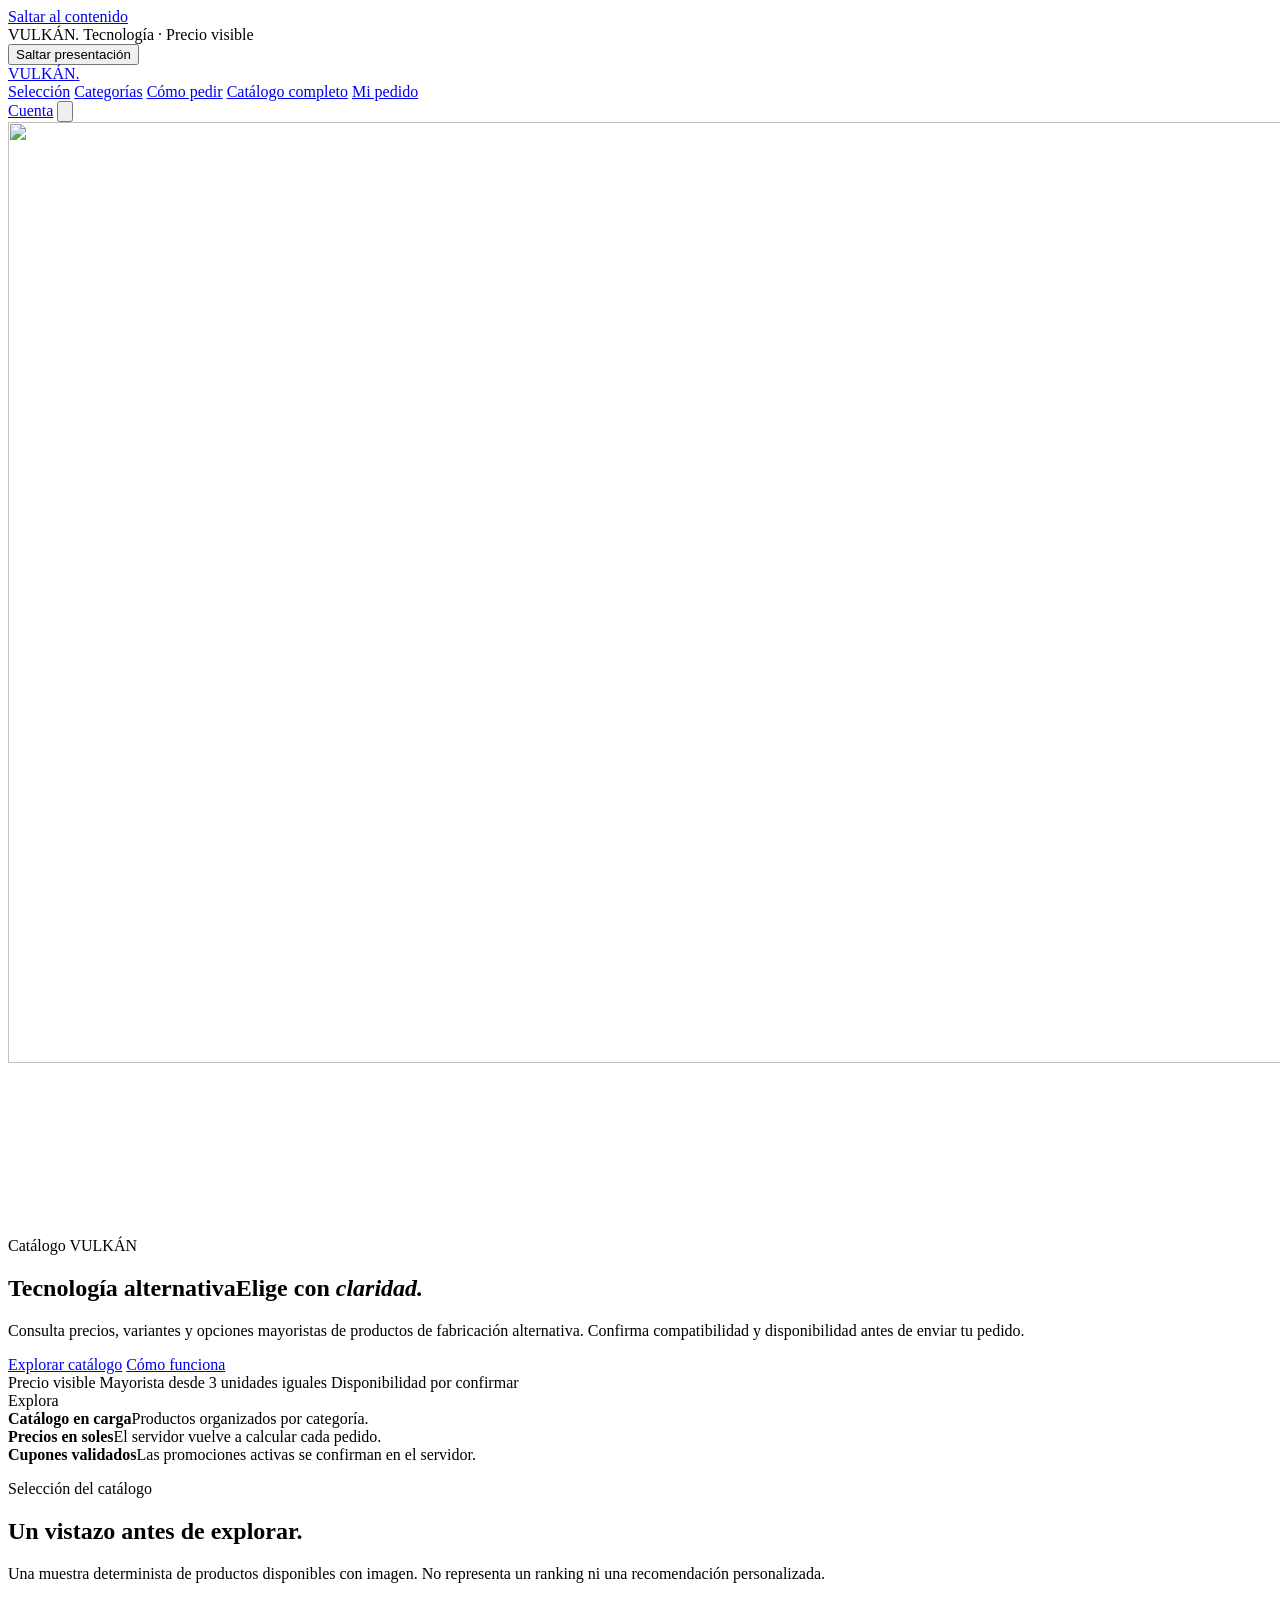
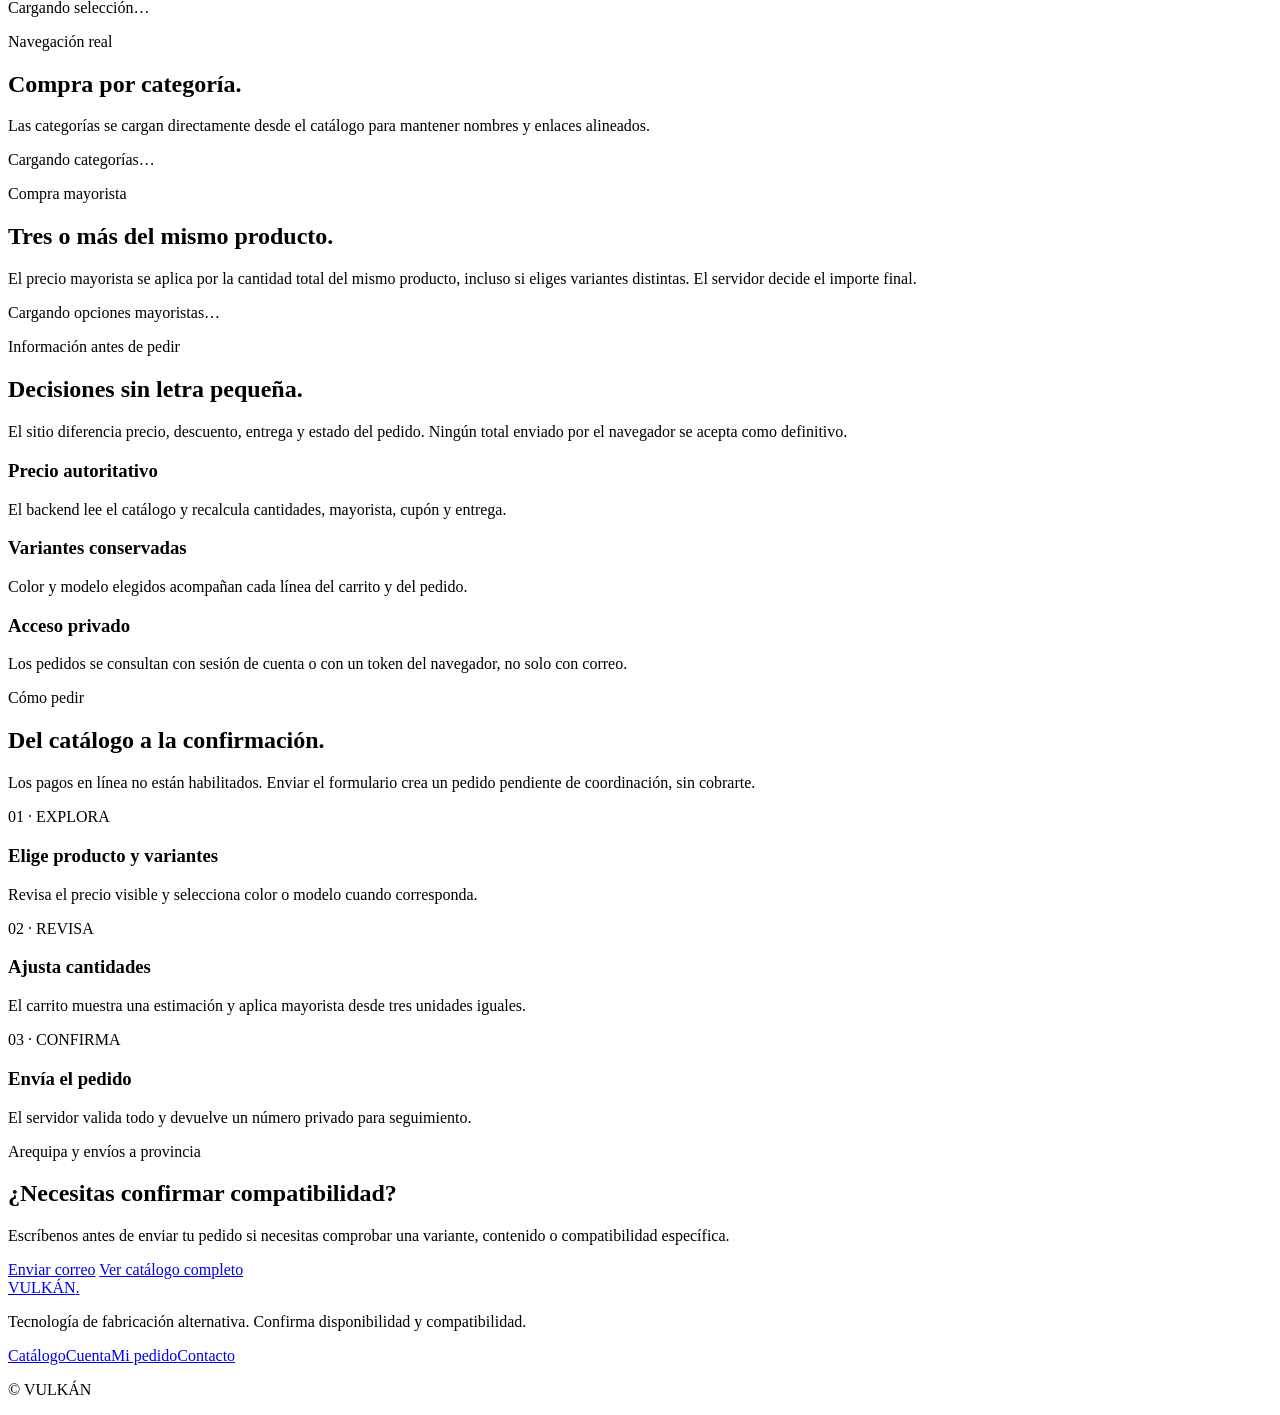
==== index.html @ fde1af65 "Add files via upload" ====
<!doctype html>
<html lang="es">
<head>
  <meta charset="utf-8">
  <meta name="viewport" content="width=device-width, initial-scale=1">
  <title>VULKÁN — Tecnología de fabricación alternativa</title>
  <meta name="description" content="Catálogo VULKÁN de tecnología de fabricación alternativa con precios unitarios, opciones mayoristas y variantes visibles.">
  <meta property="og:type" content="website">
  <meta property="og:title" content="VULKÁN — Tecnología de fabricación alternativa">
  <meta property="og:description" content="Explora el catálogo, elige variantes y confirma tu pedido con precios validados por el servidor.">
  <meta name="theme-color" content="#120e0b">
  <link rel="preconnect" href="https://fonts.googleapis.com">
  <link rel="preconnect" href="https://fonts.gstatic.com" crossorigin>
  <link href="https://fonts.googleapis.com/css2?family=JetBrains+Mono:wght@400;600;700&amp;family=Space+Grotesk:wght@400;500;600;700&amp;display=swap" rel="stylesheet">
  <link rel="preload" href="assets/img/vulkan-hero.png" as="image" fetchpriority="high">
  <link rel="stylesheet" href="assets/vulkan-core.css">
  <link rel="stylesheet" href="assets/site.css">
  <script type="application/ld+json">{"@context":"https://schema.org","@type":"Store","name":"VULKÁN","description":"Catálogo de tecnología de fabricación alternativa","currenciesAccepted":"PEN","email":"stevebunnies62@gmail.com"}</script>
  <script src="assets/vulkan-core.js" defer></script>
  <script src="assets/cart.js" defer></script>
  <script src="assets/cart-ui.js" defer></script>
  <script src="assets/home.js" defer></script>
</head>
<body class="home-page">
  <a class="skip-link" href="#contenido">Saltar al contenido</a>

  <div class="vulkan-intro" id="vulkanIntro" role="dialog" aria-modal="true" aria-label="Presentación de VULKÁN">
    <div class="intro-mark" aria-hidden="true">
      <span class="intro-word">VULKÁN<em>.</em></span>
      <span class="intro-kicker">Tecnología · Precio visible</span>
    </div>
    <button class="intro-skip" type="button">Saltar presentación</button>
  </div>

  <nav class="site-nav" aria-label="Navegación principal">
    <div class="container nav-inner">
      <a class="logo" href="index.html" aria-label="VULKÁN, inicio">VULKÁN<span>.</span></a>
      <div class="nav-links" id="primaryNav">
        <a href="#catalogo">Selección</a>
        <a href="#categorias">Categorías</a>
        <a href="#como-comprar">Cómo pedir</a>
        <a href="catalogo.html">Catálogo completo</a>
        <a href="order.html">Mi pedido</a>
      </div>
      <div class="nav-actions">
        <a class="button button-quiet" href="cuenta.html">Cuenta</a>
        <button class="menu-toggle" id="menuToggle" type="button" aria-label="Abrir menú" aria-controls="primaryNav" aria-expanded="false">
          <svg viewBox="0 0 24 24" aria-hidden="true"><path d="M4 7h16M4 12h16M4 17h16" fill="none" stroke="currentColor" stroke-width="1.8" stroke-linecap="round"/></svg>
        </button>
      </div>
    </div>
  </nav>

  <main id="contenido">
    <section class="hero hero-v2" aria-labelledby="heroTitle">
      <div class="hero-media" aria-hidden="true">
        <img src="assets/img/vulkan-hero.png" alt="" width="1672" height="941" fetchpriority="high">
      </div>
      <canvas id="emberCanvas" aria-hidden="true"></canvas>
      <div class="container hero-content">
        <p class="eyebrow">Catálogo VULKÁN</p>
        <h1 id="heroTitle"><span class="brand-line">Tecnología alternativa</span>Elige con <em>claridad.</em></h1>
        <p>Consulta precios, variantes y opciones mayoristas de productos de fabricación alternativa. Confirma compatibilidad y disponibilidad antes de enviar tu pedido.</p>
        <div class="hero-ctas">
          <a class="button button-primary" href="catalogo.html">Explorar catálogo</a>
          <a class="button button-secondary" href="#como-comprar">Cómo funciona</a>
        </div>
        <div class="hero-proof" aria-label="Datos del catálogo">
          <span>Precio visible</span>
          <span>Mayorista desde 3 unidades iguales</span>
          <span>Disponibilidad por confirmar</span>
        </div>
      </div>
      <span class="hero-scroll-cue" aria-hidden="true">Explora</span>
    </section>

    <section class="fact-strip" aria-label="Información de compra">
      <div><strong id="homeProductCount">Catálogo en carga</strong><span>Productos organizados por categoría.</span></div>
      <div><strong>Precios en soles</strong><span>El servidor vuelve a calcular cada pedido.</span></div>
      <div><strong>Cupones validados</strong><span>Las promociones activas se confirman en el servidor.</span></div>
    </section>

    <section class="section" id="catalogo" aria-labelledby="selectionTitle">
      <div class="container">
        <div class="section-heading">
          <div><p class="eyebrow">Selección del catálogo</p><h2 id="selectionTitle">Un vistazo antes de explorar.</h2></div>
          <p>Una muestra determinista de productos disponibles con imagen. No representa un ranking ni una recomendación personalizada.</p>
        </div>
        <div class="product-grid" id="homeFeatured" aria-live="polite"><p class="muted">Cargando selección…</p></div>
      </div>
    </section>

    <section class="section section-alt" id="categorias" aria-labelledby="categoriesTitle">
      <div class="container">
        <div class="section-heading">
          <div><p class="eyebrow">Navegación real</p><h2 id="categoriesTitle">Compra por categoría.</h2></div>
          <p>Las categorías se cargan directamente desde el catálogo para mantener nombres y enlaces alineados.</p>
        </div>
        <div class="category-grid" id="homeCategories"><p class="muted">Cargando categorías…</p></div>
      </div>
    </section>

    <section class="section" aria-labelledby="wholesaleTitle">
      <div class="container">
        <div class="section-heading">
          <div><p class="eyebrow">Compra mayorista</p><h2 id="wholesaleTitle">Tres o más del mismo producto.</h2></div>
          <p>El precio mayorista se aplica por la cantidad total del mismo producto, incluso si eliges variantes distintas. El servidor decide el importe final.</p>
        </div>
        <div class="product-grid" id="homeWholesale" aria-live="polite"><p class="muted">Cargando opciones mayoristas…</p></div>
      </div>
    </section>

    <section class="section section-alt" aria-labelledby="benefitsTitle">
      <div class="container">
        <div class="section-heading">
          <div><p class="eyebrow">Información antes de pedir</p><h2 id="benefitsTitle">Decisiones sin letra pequeña.</h2></div>
          <p>El sitio diferencia precio, descuento, entrega y estado del pedido. Ningún total enviado por el navegador se acepta como definitivo.</p>
        </div>
        <div class="benefit-grid">
          <article class="benefit-card"><h3>Precio autoritativo</h3><p>El backend lee el catálogo y recalcula cantidades, mayorista, cupón y entrega.</p></article>
          <article class="benefit-card"><h3>Variantes conservadas</h3><p>Color y modelo elegidos acompañan cada línea del carrito y del pedido.</p></article>
          <article class="benefit-card"><h3>Acceso privado</h3><p>Los pedidos se consultan con sesión de cuenta o con un token del navegador, no solo con correo.</p></article>
        </div>
      </div>
    </section>

    <section class="section" id="como-comprar" aria-labelledby="stepsTitle">
      <div class="container">
        <div class="section-heading">
          <div><p class="eyebrow">Cómo pedir</p><h2 id="stepsTitle">Del catálogo a la confirmación.</h2></div>
          <p>Los pagos en línea no están habilitados. Enviar el formulario crea un pedido pendiente de coordinación, sin cobrarte.</p>
        </div>
        <div class="steps-grid">
          <article class="step-card"><p class="step-number mono">01 · EXPLORA</p><h3>Elige producto y variantes</h3><p>Revisa el precio visible y selecciona color o modelo cuando corresponda.</p></article>
          <article class="step-card"><p class="step-number mono">02 · REVISA</p><h3>Ajusta cantidades</h3><p>El carrito muestra una estimación y aplica mayorista desde tres unidades iguales.</p></article>
          <article class="step-card"><p class="step-number mono">03 · CONFIRMA</p><h3>Envía el pedido</h3><p>El servidor valida todo y devuelve un número privado para seguimiento.</p></article>
        </div>
      </div>
    </section>

    <section class="section-tight" aria-labelledby="contactTitle">
      <div class="container cta-band">
        <p class="eyebrow">Arequipa y envíos a provincia</p>
        <h2 id="contactTitle">¿Necesitas confirmar compatibilidad?</h2>
        <p>Escríbenos antes de enviar tu pedido si necesitas comprobar una variante, contenido o compatibilidad específica.</p>
        <div class="hero-ctas">
          <a class="button button-primary" href="mailto:stevebunnies62@gmail.com">Enviar correo</a>
          <a class="button button-secondary" href="catalogo.html">Ver catálogo completo</a>
        </div>
      </div>
    </section>
  </main>

  <footer class="site-footer">
    <div class="container footer-grid">
      <div><a class="logo" href="index.html">VULKÁN<span>.</span></a><p class="fine-print">Tecnología de fabricación alternativa. Confirma disponibilidad y compatibilidad.</p></div>
      <div class="footer-links"><a href="catalogo.html">Catálogo</a><a href="cuenta.html">Cuenta</a><a href="order.html">Mi pedido</a><a href="mailto:stevebunnies62@gmail.com">Contacto</a></div>
      <p class="fine-print">© <span data-current-year></span> VULKÁN</p>
    </div>
  </footer>
</body>
</html>
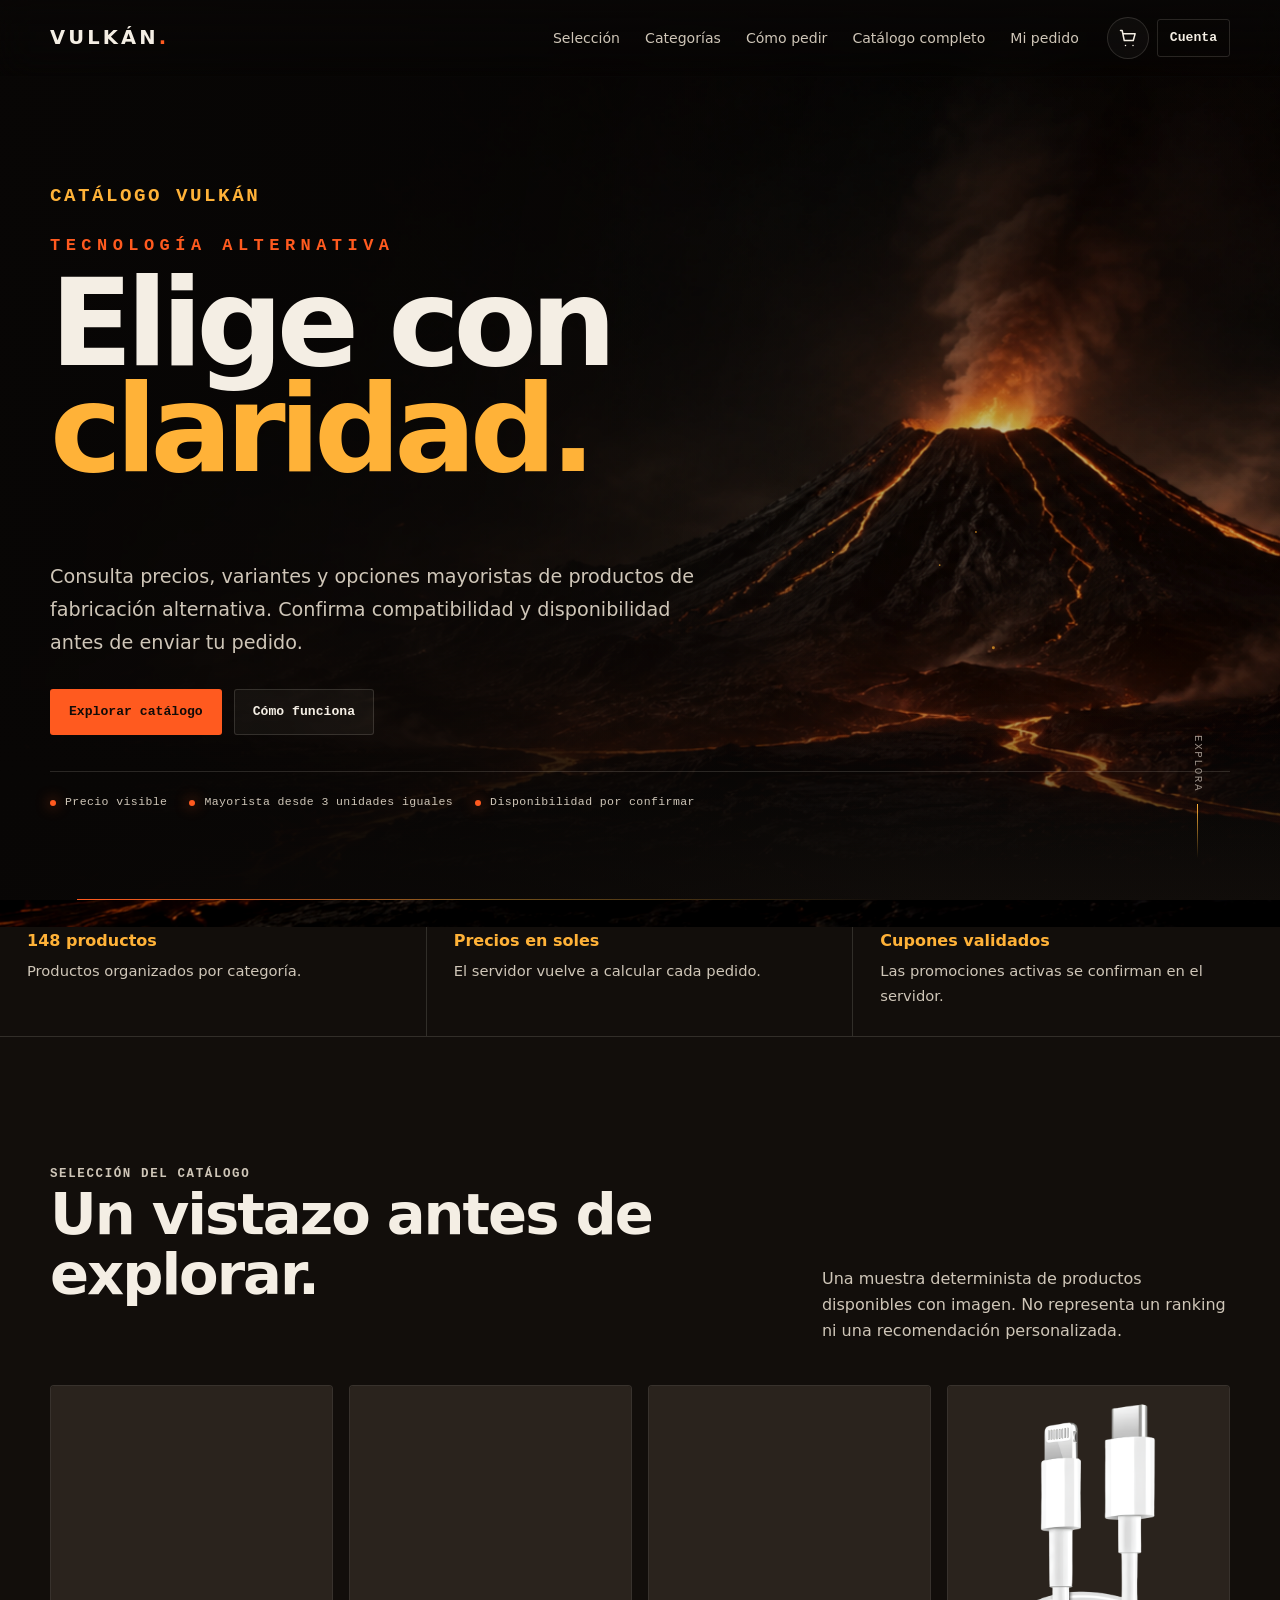
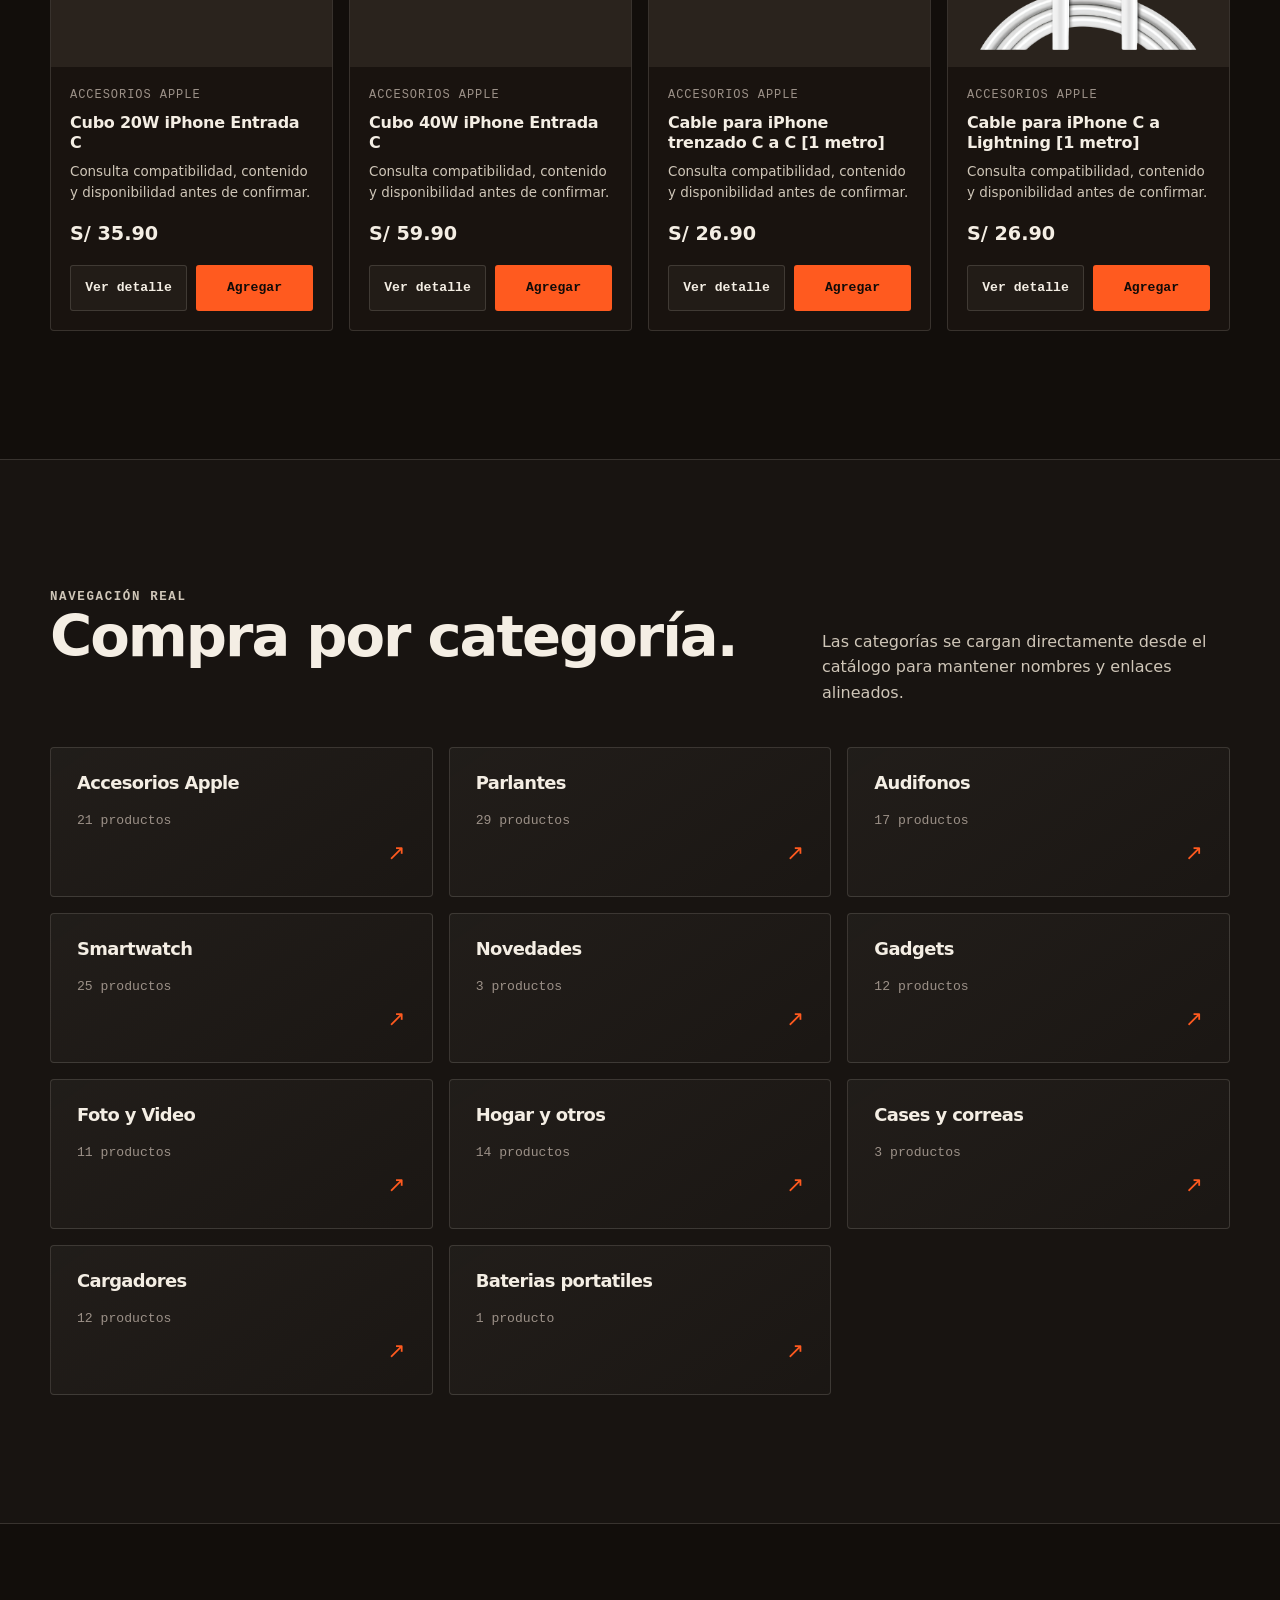
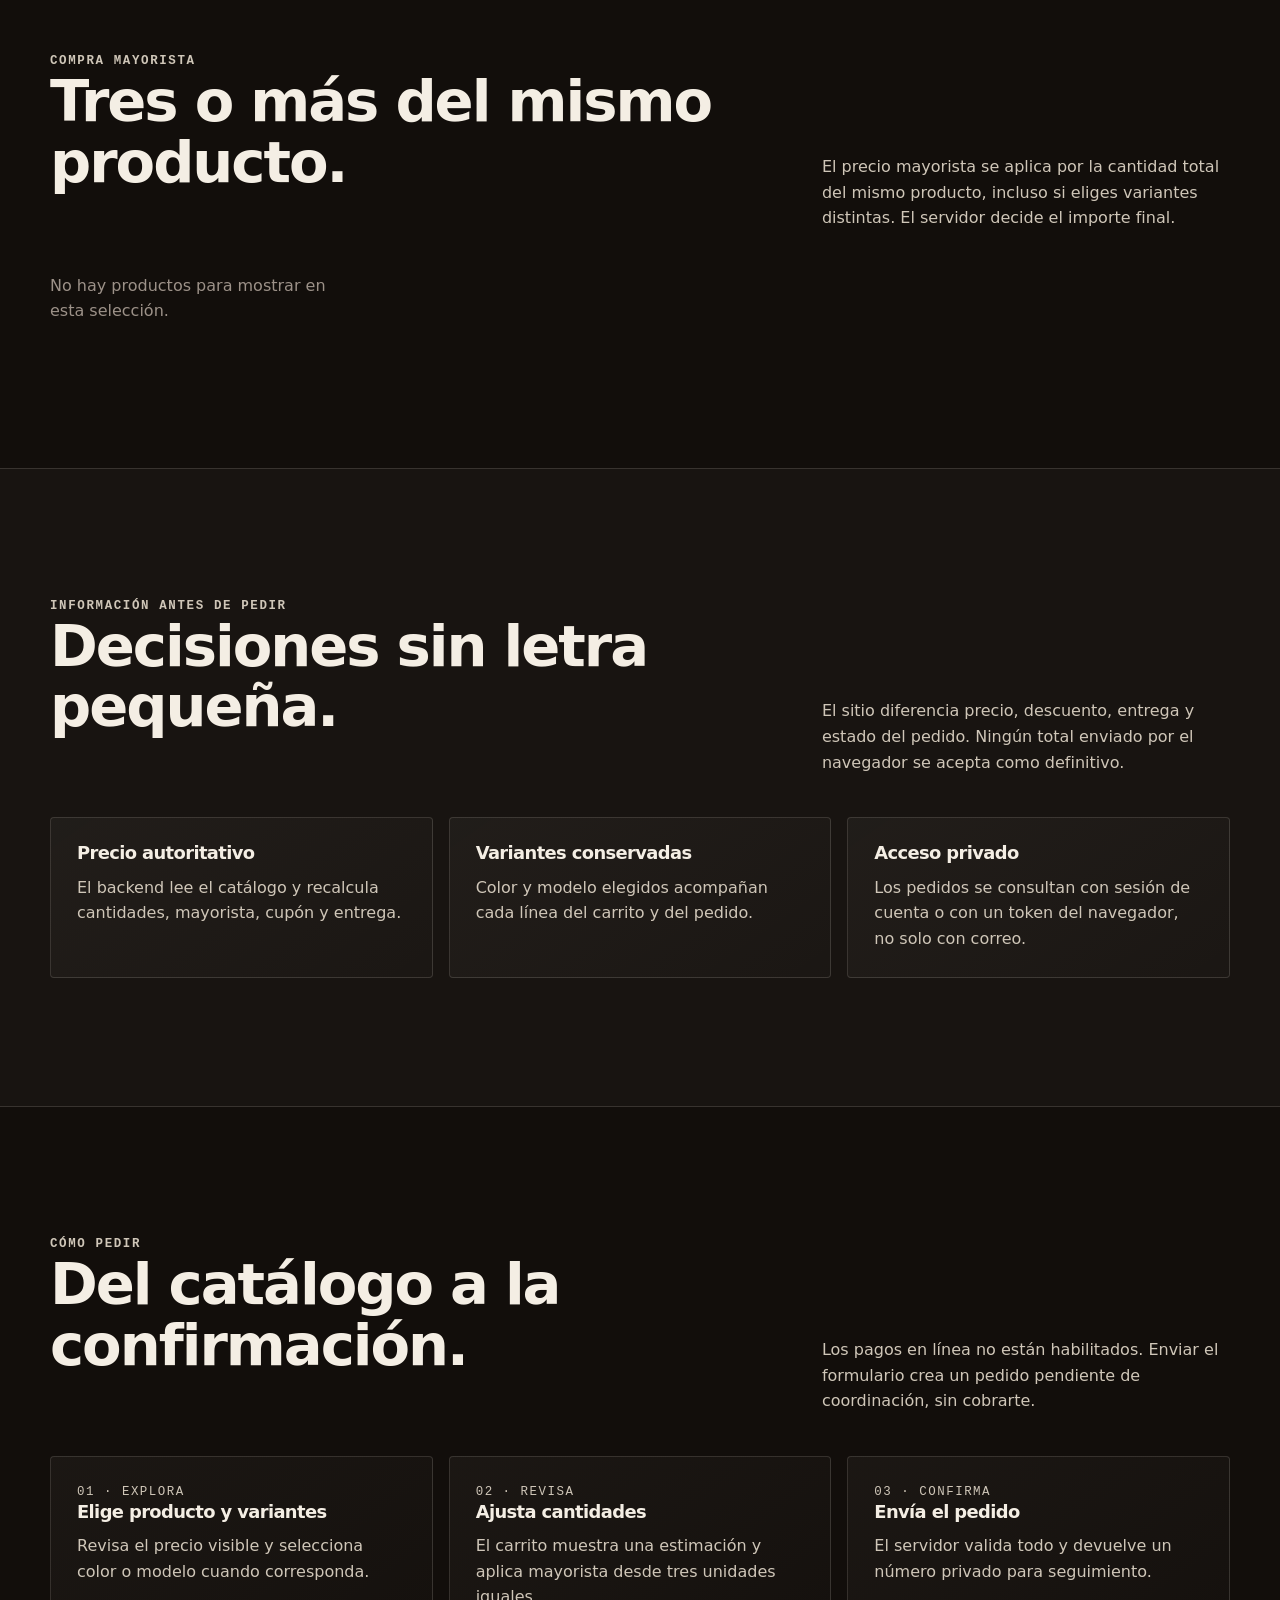
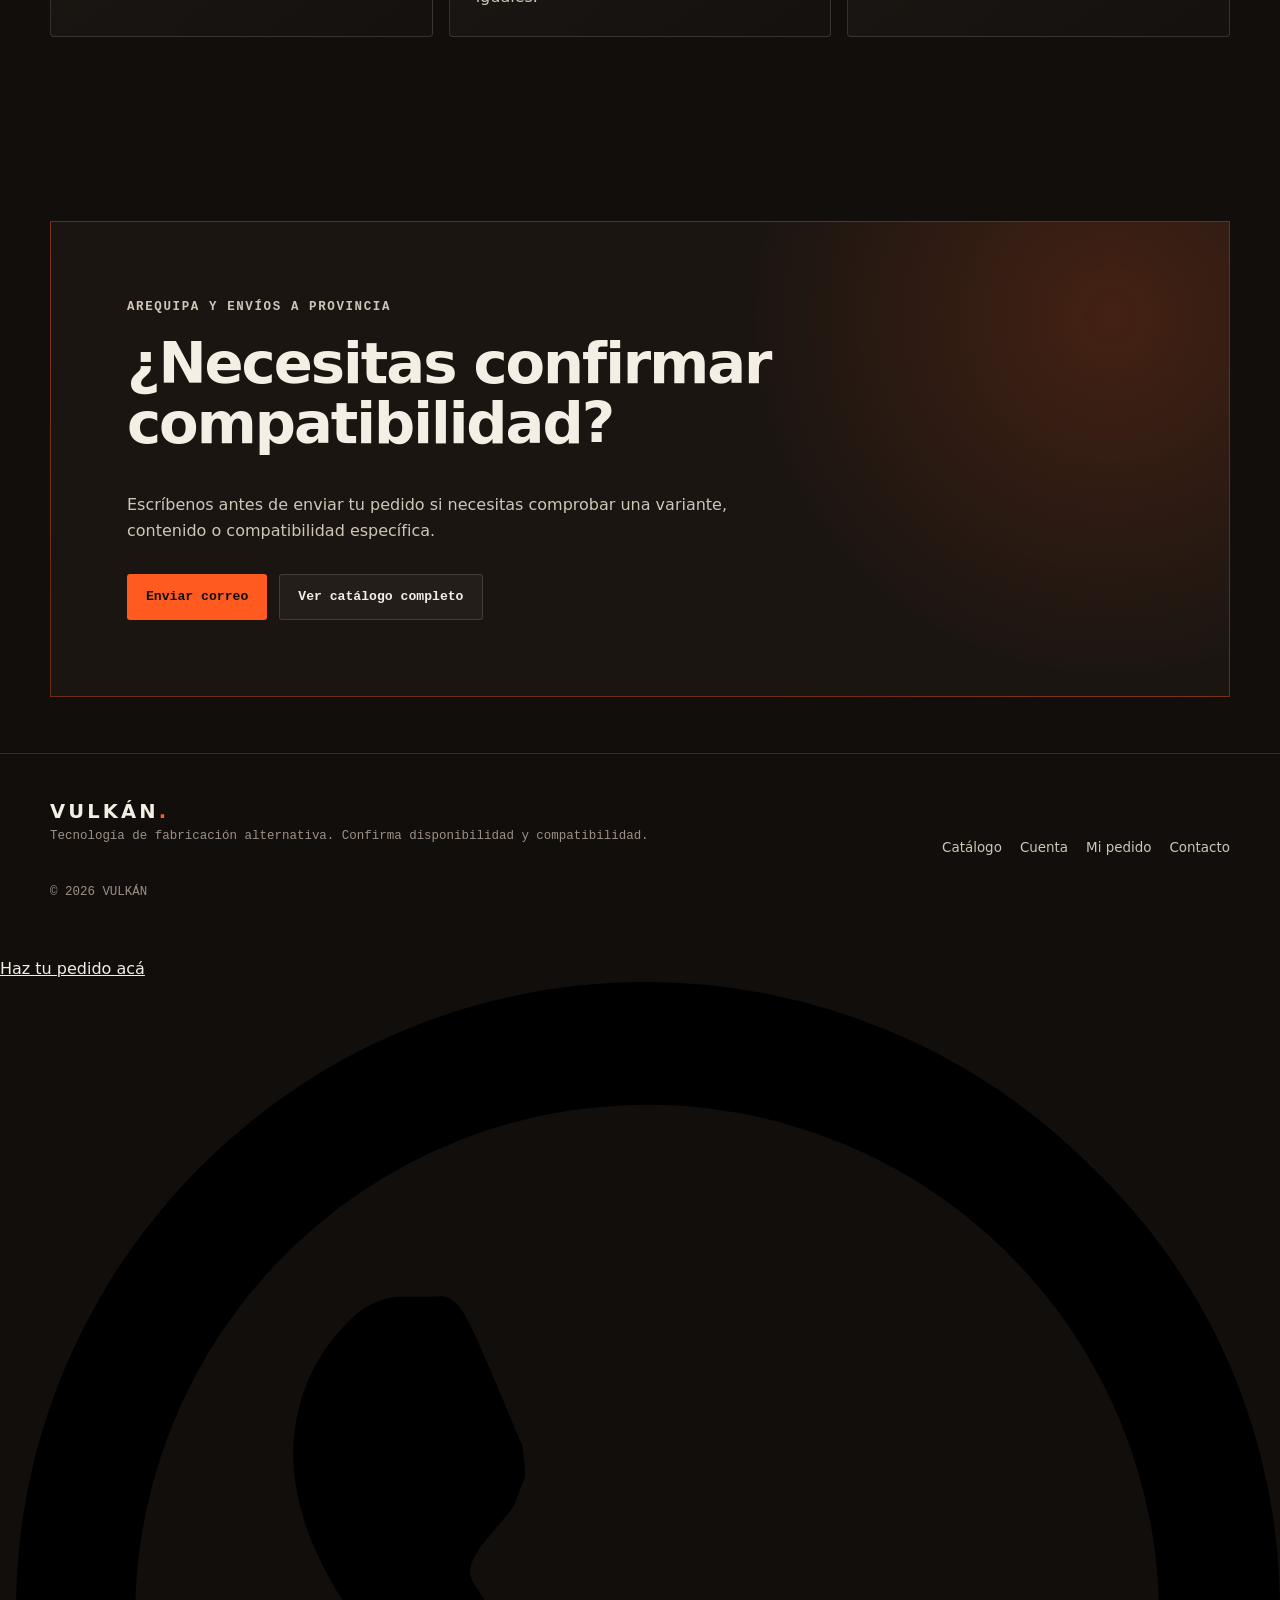
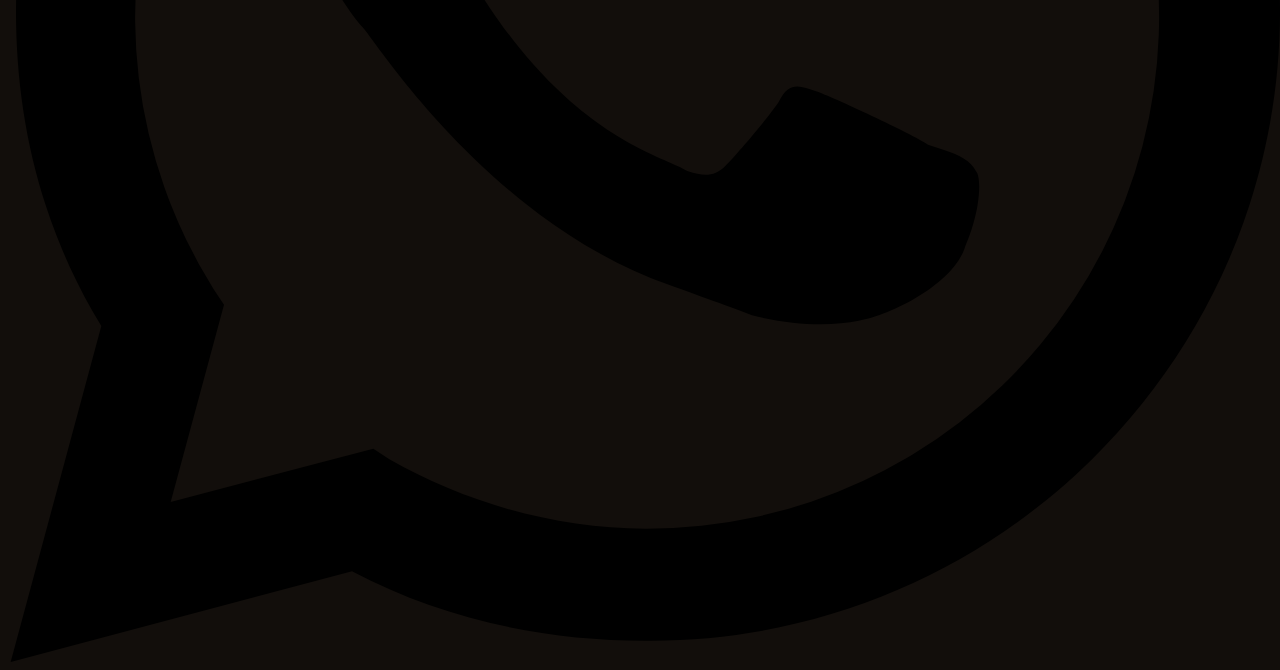
==== commit 47ae539d: "Add floating WhatsApp button for orders" ====
--- a/index.html
+++ b/index.html
@@ -158,5 +158,21 @@
       <p class="fine-print">© <span data-current-year></span> VULKÁN</p>
     </div>
   </footer>
+  <!-- WHATSAPP FLOTANTE -->
+<a
+  href="https://wa.me/51951371573?text=Hola%20VULK%C3%81N%2C%20quiero%20hacer%20un%20pedido."
+  class="whatsapp-float"
+  aria-label="Haz tu pedido acá por WhatsApp"
+  target="_blank"
+  rel="noopener noreferrer"
+>
+  <span class="whatsapp-tooltip">Haz tu pedido acá</span>
+
+  <span class="whatsapp-icon">
+    <svg viewBox="0 0 24 24" aria-hidden="true">
+      <path d="M20.5 3.5A11.8 11.8 0 0 0 12.1 0C5.6 0 .3 5.3.3 11.8c0 2.1.5 4.1 1.6 5.9L.2 24l6.4-1.7c1.7.9 3.6 1.3 5.5 1.3h.1c6.5 0 11.8-5.3 11.8-11.8 0-3.1-1.2-6.1-3.5-8.3ZM12.1 21.5c-1.7 0-3.4-.5-4.8-1.3l-.3-.2-3.8 1 1-3.7-.2-.3a9.6 9.6 0 1 1 8.1 4.5Zm5.3-7.2c-.3-.2-1.8-.9-2.1-1-.3-.1-.5-.2-.7.2-.2.3-.8 1-1 1.2-.2.2-.4.2-.7.1-.3-.2-1.2-.4-2.3-1.4-.9-.8-1.5-1.8-1.7-2.1-.2-.3 0-.5.1-.7l.5-.6c.2-.2.2-.4.3-.6.1-.2 0-.5 0-.7-.1-.2-.7-1.7-1-2.3-.3-.6-.5-.5-.7-.5h-.6c-.2 0-.6.1-.9.4-.3.3-1.1 1.1-1.1 2.6s1.1 3 1.3 3.2c.2.2 2.2 3.4 5.4 4.7.8.3 1.4.5 1.9.7.8.2 1.5.2 2 .1.6-.1 1.8-.7 2-1.4.3-.7.3-1.3.2-1.4-.1-.2-.3-.3-.6-.4Z"/>
+    </svg>
+  </span>
+</a>
 </body>
 </html>
--- a/assets/vulkan-core.css
+++ b/assets/vulkan-core.css
@@ -0,0 +1,355 @@
+:root {
+  --obsidian: #120e0b;
+  --obsidian-2: #1b1511;
+  --ash: #2a231d;
+  --lava: #ff5a1f;
+  --lava-deep: #d94112;
+  --ember: #ffb238;
+  --smoke: #9c9188;
+  --paper: #f4eee4;
+  --paper-dim: #cfc6b8;
+  --line: rgba(244, 238, 228, 0.14);
+  --glass: rgba(18, 14, 11, 0.76);
+  --crack-glow: 0 0 24px rgba(255, 90, 31, 0.55), 0 0 60px rgba(255, 178, 56, 0.25);
+}
+
+html {
+  color-scheme: dark;
+}
+
+body {
+  min-width: 280px;
+}
+
+:focus-visible {
+  outline: 2px solid var(--ember);
+  outline-offset: 4px;
+}
+
+.skip-link {
+  position: fixed;
+  top: 12px;
+  left: 12px;
+  z-index: 500;
+  transform: translateY(-160%);
+  padding: 10px 14px;
+  border: 1px solid var(--ember);
+  border-radius: 3px;
+  background: var(--obsidian);
+  color: var(--paper);
+  font: 600 0.85rem/1 'JetBrains Mono', monospace;
+  text-decoration: none;
+  transition: transform 0.2s ease;
+}
+
+.skip-link:focus {
+  transform: translateY(0);
+}
+
+nav.is-scrolled {
+  background: rgba(18, 14, 11, 0.9);
+  border-bottom: 1px solid var(--line);
+  box-shadow: 0 16px 45px rgba(0, 0, 0, 0.18);
+}
+
+/* Entrada breve: la interfaz permanece usable y ofrece salida inmediata. */
+.vulkan-intro {
+  position: fixed;
+  inset: 0;
+  z-index: 400;
+  display: grid;
+  place-items: center;
+  overflow: hidden;
+  background:
+    radial-gradient(circle at 50% 62%, rgba(255, 90, 31, 0.2), transparent 30%),
+    linear-gradient(145deg, #090706 0%, var(--obsidian) 62%, #20100a 100%);
+  opacity: 1;
+  visibility: visible;
+  transition: opacity 0.48s ease, visibility 0.48s ease;
+}
+
+.vulkan-intro::before {
+  content: '';
+  position: absolute;
+  inset: -20%;
+  background:
+    radial-gradient(circle at 40% 60%, rgba(255, 178, 56, 0.14) 0 1px, transparent 2px),
+    radial-gradient(circle at 58% 55%, rgba(255, 90, 31, 0.18) 0 1px, transparent 2px);
+  background-size: 74px 74px, 113px 113px;
+  animation: introDrift 5s linear infinite;
+}
+
+.vulkan-intro.is-leaving {
+  opacity: 0;
+  visibility: hidden;
+  pointer-events: none;
+}
+
+.intro-mark {
+  position: relative;
+  text-align: center;
+  isolation: isolate;
+}
+
+.intro-mark::after {
+  content: '';
+  position: absolute;
+  left: 50%;
+  bottom: -18px;
+  width: min(66vw, 410px);
+  height: 1px;
+  transform: translateX(-50%) scaleX(0);
+  transform-origin: center;
+  background: linear-gradient(90deg, transparent, var(--lava), var(--ember), transparent);
+  box-shadow: var(--crack-glow);
+  animation: introLine 0.8s 0.18s ease forwards;
+}
+
+.intro-word {
+  display: block;
+  color: var(--paper);
+  font: 700 clamp(3.5rem, 13vw, 9.5rem) / 0.88 'Space Grotesk', sans-serif;
+  letter-spacing: -0.04em;
+  text-shadow: 0 0 48px rgba(255, 90, 31, 0.26);
+  opacity: 0;
+  transform: translateY(16px) scale(0.98);
+  animation: introWord 0.65s 0.05s cubic-bezier(0.2, 0.8, 0.2, 1) forwards;
+}
+
+.intro-word em {
+  color: var(--lava);
+  font-style: normal;
+}
+
+.intro-kicker {
+  display: block;
+  margin-top: 30px;
+  color: var(--ember);
+  font: 500 0.72rem/1.4 'JetBrains Mono', monospace;
+  letter-spacing: 0.24em;
+  text-transform: uppercase;
+  opacity: 0;
+  animation: introWord 0.5s 0.35s ease forwards;
+}
+
+.intro-skip {
+  position: absolute;
+  right: clamp(18px, 4vw, 48px);
+  bottom: clamp(18px, 4vw, 42px);
+  border: 0;
+  border-bottom: 1px solid rgba(244, 238, 228, 0.35);
+  background: transparent;
+  color: var(--paper-dim);
+  cursor: pointer;
+  font: 500 0.75rem/1.4 'JetBrains Mono', monospace;
+}
+
+@keyframes introWord {
+  to { opacity: 1; transform: translateY(0) scale(1); }
+}
+
+@keyframes introLine {
+  to { transform: translateX(-50%) scaleX(1); }
+}
+
+@keyframes introDrift {
+  to { transform: translate3d(40px, -36px, 0); }
+}
+
+/* Hero editorial, construido alrededor de la obra original generada para VULKÁN. */
+.hero.hero-v2 {
+  min-height: 100svh;
+  display: grid;
+  align-items: center;
+  justify-content: stretch;
+  padding-top: clamp(120px, 16vh, 170px);
+  padding-bottom: clamp(64px, 9vh, 100px);
+  isolation: isolate;
+  background: #090706;
+}
+
+.hero.hero-v2::before,
+.hero.hero-v2::after {
+  content: '';
+  position: absolute;
+  inset: 0;
+  pointer-events: none;
+}
+
+.hero.hero-v2::before {
+  z-index: 1;
+  background:
+    linear-gradient(90deg, rgba(8, 6, 5, 0.98) 0%, rgba(8, 6, 5, 0.76) 36%, rgba(8, 6, 5, 0.14) 72%),
+    linear-gradient(0deg, var(--obsidian) 0%, transparent 24%, rgba(8, 6, 5, 0.35) 100%);
+}
+
+.hero.hero-v2::after {
+  z-index: 3;
+  inset: auto 6vw 0;
+  height: 1px;
+  background: linear-gradient(90deg, var(--lava), rgba(255, 178, 56, 0.45), transparent 72%);
+}
+
+.hero-media {
+  position: absolute;
+  inset: -3%;
+  z-index: 0;
+  overflow: hidden;
+  pointer-events: none;
+}
+
+.hero-media img {
+  width: 100%;
+  height: 100%;
+  object-fit: cover;
+  object-position: 68% 50%;
+  filter: saturate(0.94) contrast(1.04);
+  transform: translate3d(var(--hero-x, 0), calc(var(--hero-scroll, 0) * 1px + var(--hero-y, 0)), 0) scale(1.055);
+  transition: transform 0.45s cubic-bezier(0.2, 0.7, 0.2, 1);
+}
+
+#emberCanvas {
+  position: absolute;
+  inset: 0;
+  z-index: 2;
+  width: 100%;
+  height: 100%;
+  pointer-events: none;
+}
+
+.hero-content {
+  position: relative;
+  z-index: 4;
+  width: min(760px, 75vw);
+}
+
+.hero.hero-v2 .eyebrow {
+  margin-bottom: 24px;
+  color: var(--ember);
+}
+
+.hero.hero-v2 h1 {
+  max-width: 780px;
+  font-size: clamp(3.8rem, 9.5vw, 8.4rem);
+  line-height: 0.87;
+  letter-spacing: -0.055em;
+  text-wrap: balance;
+}
+
+.hero.hero-v2 h1 .brand-line {
+  display: block;
+  margin-bottom: 17px;
+  color: var(--lava);
+  font: 600 0.14em/1 'JetBrains Mono', monospace;
+  letter-spacing: 0.32em;
+  text-transform: uppercase;
+}
+
+.hero.hero-v2 h1 em {
+  color: var(--ember);
+  font-style: normal;
+}
+
+.hero.hero-v2 p {
+  max-width: 650px;
+  margin-top: 28px;
+  color: var(--paper-dim);
+  font-size: clamp(1rem, 1.7vw, 1.2rem);
+  line-height: 1.7;
+  text-wrap: pretty;
+}
+
+.hero-proof {
+  display: flex;
+  flex-wrap: wrap;
+  gap: 10px 22px;
+  margin-top: 36px;
+  padding-top: 22px;
+  border-top: 1px solid var(--line);
+  color: var(--paper-dim);
+  font: 500 0.72rem/1.45 'JetBrains Mono', monospace;
+  letter-spacing: 0.035em;
+}
+
+.hero-proof span {
+  display: inline-flex;
+  align-items: center;
+  gap: 9px;
+}
+
+.hero-proof span::before {
+  content: '';
+  width: 6px;
+  height: 6px;
+  border-radius: 50%;
+  background: var(--lava);
+  box-shadow: 0 0 14px rgba(255, 90, 31, 0.8);
+}
+
+.hero-scroll-cue {
+  position: absolute;
+  right: 6vw;
+  bottom: 42px;
+  z-index: 4;
+  display: flex;
+  align-items: center;
+  gap: 12px;
+  color: var(--smoke);
+  font: 500 0.68rem/1 'JetBrains Mono', monospace;
+  letter-spacing: 0.15em;
+  text-transform: uppercase;
+  writing-mode: vertical-rl;
+}
+
+.hero-scroll-cue::after {
+  content: '';
+  width: 1px;
+  height: 54px;
+  background: linear-gradient(var(--ember), transparent);
+}
+
+@media (max-width: 820px) {
+  nav .nav-cta { display: none; }
+
+  .hero.hero-v2 {
+    min-height: 94svh;
+    align-items: end;
+    padding-top: 116px;
+  }
+
+  .hero.hero-v2::before {
+    background:
+      linear-gradient(0deg, var(--obsidian) 0%, rgba(8, 6, 5, 0.86) 46%, rgba(8, 6, 5, 0.25) 100%),
+      linear-gradient(90deg, rgba(8, 6, 5, 0.62), transparent);
+  }
+
+  .hero-media img {
+    object-position: 68% center;
+    transform: scale(1.04);
+  }
+
+  .hero-content { width: 100%; }
+  .hero.hero-v2 h1 { font-size: clamp(3.35rem, 17vw, 6rem); }
+  .hero-scroll-cue { display: none; }
+}
+
+@media (max-width: 460px) {
+  nav { padding-inline: 18px; }
+  .logo { font-size: 1.05rem; }
+  .hero.hero-v2 { padding-inline: 20px; }
+  .hero.hero-v2 .hero-ctas { gap: 10px; }
+  .hero.hero-v2 .btn-primary,
+  .hero.hero-v2 .btn-ghost { width: 100%; justify-content: center; }
+  .hero-proof { display: grid; }
+}
+
+@media (prefers-reduced-motion: reduce) {
+  html { scroll-behavior: auto; }
+  *, *::before, *::after {
+    scroll-behavior: auto !important;
+    animation-duration: 0.01ms !important;
+    animation-iteration-count: 1 !important;
+    transition-duration: 0.01ms !important;
+  }
+  .hero-media img { transform: none; }
+}
--- a/assets/site.css
+++ b/assets/site.css
@@ -0,0 +1,454 @@
+* { box-sizing: border-box; }
+
+html { scroll-behavior: smooth; }
+
+body {
+  margin: 0;
+  min-height: 100vh;
+  overflow-x: hidden;
+  background:
+    radial-gradient(circle at 82% -10%, rgba(255, 90, 31, 0.09), transparent 28rem),
+    var(--obsidian);
+  color: var(--paper);
+  font-family: 'Space Grotesk', system-ui, -apple-system, BlinkMacSystemFont, 'Segoe UI', sans-serif;
+  font-size: 1rem;
+  line-height: 1.6;
+}
+
+[hidden] { display: none !important; }
+
+body.intro-running { overflow: hidden; }
+
+img { display: block; max-width: 100%; }
+
+a { color: inherit; }
+
+button,
+input,
+select,
+textarea { font: inherit; }
+
+button { color: inherit; }
+
+h1, h2, h3, p { margin-top: 0; }
+
+h1, h2, h3 {
+  margin-bottom: 0.65em;
+  line-height: 1.05;
+  letter-spacing: -0.035em;
+}
+
+h1 { font-size: clamp(2.8rem, 7vw, 6.5rem); }
+h2 { font-size: clamp(2rem, 4.5vw, 4rem); }
+h3 { font-size: 1.12rem; }
+
+.visually-hidden {
+  position: absolute !important;
+  width: 1px !important;
+  height: 1px !important;
+  padding: 0 !important;
+  margin: -1px !important;
+  overflow: hidden !important;
+  clip: rect(0, 0, 0, 0) !important;
+  white-space: nowrap !important;
+  border: 0 !important;
+}
+
+.container {
+  width: min(1180px, calc(100% - 40px));
+  margin-inline: auto;
+}
+
+.narrow { width: min(760px, calc(100% - 40px)); margin-inline: auto; }
+
+.mono,
+.eyebrow,
+.chip,
+.fine-print,
+.status-pill,
+.kicker {
+  font-family: 'JetBrains Mono', ui-monospace, SFMono-Regular, Consolas, monospace;
+}
+
+.eyebrow,
+.kicker {
+  margin-bottom: 16px;
+  color: var(--ember);
+  font-size: 0.78rem;
+  font-weight: 600;
+  letter-spacing: 0.13em;
+  text-transform: uppercase;
+}
+
+.lede {
+  max-width: 700px;
+  color: var(--paper-dim);
+  font-size: clamp(1.05rem, 2vw, 1.25rem);
+}
+
+.muted { color: var(--smoke); }
+.fine-print { color: var(--smoke); font-size: 0.78rem; line-height: 1.55; }
+
+.site-nav {
+  position: sticky;
+  top: 0;
+  z-index: 80;
+  min-height: 76px;
+  border-bottom: 1px solid var(--line);
+  background: rgba(18, 14, 11, 0.92);
+  backdrop-filter: blur(18px);
+}
+
+.home-page .site-nav {
+  position: fixed;
+  inset: 0 0 auto;
+  background: linear-gradient(rgba(9, 7, 6, 0.88), transparent);
+  border-bottom-color: transparent;
+}
+
+.nav-inner {
+  min-height: 76px;
+  display: flex;
+  align-items: center;
+  gap: 28px;
+}
+
+.logo {
+  flex: 0 0 auto;
+  color: var(--paper);
+  font-size: 1.22rem;
+  font-weight: 750;
+  letter-spacing: 0.16em;
+  text-decoration: none;
+}
+
+.logo span { color: var(--lava); }
+
+.nav-links {
+  display: flex;
+  align-items: center;
+  gap: 25px;
+  margin-left: auto;
+}
+
+.nav-links a {
+  color: var(--paper-dim);
+  font-size: 0.88rem;
+  text-decoration: none;
+}
+
+.nav-links a:hover,
+.nav-links a[aria-current='page'] { color: var(--ember); }
+
+.nav-actions { display: flex; align-items: center; gap: 8px; }
+
+.menu-toggle,
+.icon-button,
+.cart-trigger {
+  width: 42px;
+  height: 42px;
+  display: inline-grid;
+  place-items: center;
+  border: 1px solid var(--line);
+  border-radius: 50%;
+  background: rgba(244, 238, 228, 0.03);
+  cursor: pointer;
+}
+
+.menu-toggle { display: none; }
+.menu-toggle svg,
+.icon-button svg,
+.cart-trigger svg { width: 20px; height: 20px; }
+
+.button {
+  min-height: 46px;
+  display: inline-flex;
+  align-items: center;
+  justify-content: center;
+  gap: 9px;
+  padding: 11px 18px;
+  border: 1px solid transparent;
+  border-radius: 3px;
+  cursor: pointer;
+  font-family: 'JetBrains Mono', ui-monospace, monospace;
+  font-size: 0.82rem;
+  font-weight: 700;
+  line-height: 1.2;
+  text-decoration: none;
+  transition: transform 0.18s ease, box-shadow 0.18s ease, border-color 0.18s ease;
+}
+
+.button:hover { transform: translateY(-2px); }
+.button-primary { background: var(--lava); color: #110b08; }
+.button-primary:hover { box-shadow: var(--crack-glow); }
+.button-secondary { border-color: var(--line); background: rgba(244, 238, 228, 0.04); color: var(--paper); }
+.button-secondary:hover { border-color: var(--ember); }
+.button-quiet { min-height: 38px; padding: 8px 12px; border-color: var(--line); background: transparent; }
+.button[disabled], .button[aria-disabled='true'] { opacity: 0.45; cursor: not-allowed; pointer-events: none; transform: none; box-shadow: none; }
+
+.hero-ctas { display: flex; flex-wrap: wrap; gap: 12px; margin-top: 30px; }
+
+.section { padding-block: clamp(72px, 10vw, 128px); }
+.section-tight { padding-block: 56px; }
+.section-alt { border-block: 1px solid var(--line); background: rgba(244, 238, 228, 0.025); }
+
+.section-heading {
+  display: grid;
+  grid-template-columns: minmax(0, 1fr) minmax(240px, 0.55fr);
+  align-items: end;
+  gap: 30px;
+  margin-bottom: 42px;
+}
+
+.section-heading p { margin: 0; color: var(--paper-dim); }
+
+.page-hero { padding-block: clamp(82px, 10vw, 132px) 56px; }
+.page-hero h1 { max-width: 900px; font-size: clamp(2.8rem, 7vw, 6rem); }
+
+.fact-strip {
+  display: grid;
+  grid-template-columns: repeat(3, 1fr);
+  border-block: 1px solid var(--line);
+}
+
+.fact-strip > div { padding: 27px; border-right: 1px solid var(--line); }
+.fact-strip > div:last-child { border-right: 0; }
+.fact-strip strong { display: block; margin-bottom: 4px; color: var(--ember); }
+.fact-strip span { color: var(--paper-dim); font-size: 0.92rem; }
+
+.category-grid,
+.benefit-grid,
+.steps-grid { display: grid; grid-template-columns: repeat(3, 1fr); gap: 16px; }
+
+.category-card,
+.benefit-card,
+.step-card,
+.surface {
+  position: relative;
+  padding: 26px;
+  border: 1px solid var(--line);
+  border-radius: 4px;
+  background: linear-gradient(145deg, rgba(244, 238, 228, 0.045), rgba(244, 238, 228, 0.015));
+}
+
+.category-card { min-height: 150px; display: flex; flex-direction: column; justify-content: space-between; text-decoration: none; }
+.category-card::after { content: '↗'; align-self: flex-end; color: var(--lava); font-size: 1.35rem; }
+.category-card:hover { border-color: rgba(255, 178, 56, 0.55); }
+.category-card span { color: var(--smoke); font-size: 0.82rem; }
+.benefit-card p, .step-card p { margin-bottom: 0; color: var(--paper-dim); }
+.step-number { color: var(--lava); font-size: 0.78rem; letter-spacing: 0.12em; }
+
+.product-grid { display: grid; grid-template-columns: repeat(4, minmax(0, 1fr)); gap: 16px; }
+
+.product-card {
+  min-width: 0;
+  display: flex;
+  flex-direction: column;
+  overflow: hidden;
+  border: 1px solid var(--line);
+  border-radius: 4px;
+  background: rgba(27, 21, 17, 0.78);
+}
+
+.product-card:hover { border-color: rgba(255, 90, 31, 0.45); }
+.product-media { position: relative; aspect-ratio: 1; display: grid; place-items: center; overflow: hidden; background: var(--ash); }
+.product-media img { width: 100%; height: 100%; object-fit: cover; transition: transform 0.35s ease; }
+.product-card:hover .product-media img { transform: scale(1.025); }
+.image-fallback { width: 100%; height: 100%; display: grid; place-items: center; padding: 20px; color: var(--smoke); text-align: center; }
+.product-body { flex: 1; display: flex; flex-direction: column; padding: 19px; }
+.product-body h3 { min-height: 2.35em; margin-bottom: 10px; font-size: 1rem; line-height: 1.22; letter-spacing: -0.015em; }
+.product-category { margin-bottom: 8px; color: var(--smoke); font-size: 0.75rem; text-transform: uppercase; letter-spacing: 0.08em; }
+.product-description { min-height: 3.2em; color: var(--paper-dim); font-size: 0.84rem; line-height: 1.5; }
+.product-price { margin-top: auto; display: flex; flex-wrap: wrap; align-items: baseline; gap: 8px 14px; }
+.product-price strong { color: var(--paper); font-size: 1.2rem; }
+.product-price span { color: var(--ember); font-size: 0.76rem; }
+.product-actions { display: flex; gap: 9px; margin-top: 15px; }
+.product-actions .button { flex: 1; padding-inline: 10px; }
+
+.status-pill {
+  position: absolute;
+  top: 12px;
+  left: 12px;
+  z-index: 2;
+  padding: 5px 8px;
+  border: 1px solid rgba(18, 14, 11, 0.25);
+  border-radius: 2px;
+  background: rgba(18, 14, 11, 0.88);
+  color: var(--paper);
+  font-size: 0.75rem;
+}
+.status-pill.is-low { color: var(--ember); }
+.status-pill.is-blocked { color: var(--paper-dim); }
+
+.catalog-tools { display: grid; gap: 20px; margin-bottom: 32px; }
+.search-row { display: grid; grid-template-columns: minmax(0, 1fr) auto; gap: 12px; }
+.search-input { position: relative; }
+.search-input input { padding-left: 46px; }
+.search-input::before { content: '⌕'; position: absolute; left: 17px; top: 50%; transform: translateY(-50%); color: var(--smoke); font-size: 1.3rem; }
+.result-count { align-self: center; min-width: 120px; color: var(--paper-dim); text-align: right; }
+.chips { display: flex; gap: 8px; padding-bottom: 6px; overflow-x: auto; scrollbar-width: thin; }
+.chip { flex: 0 0 auto; padding: 8px 12px; border: 1px solid var(--line); border-radius: 999px; background: transparent; color: var(--paper-dim); cursor: pointer; font-size: 0.75rem; }
+.chip[aria-pressed='true'] { border-color: var(--lava); background: rgba(255, 90, 31, 0.12); color: var(--paper); }
+
+.field { display: grid; gap: 7px; }
+.field label, fieldset legend { color: var(--paper-dim); font-size: 0.86rem; font-weight: 650; }
+input, select, textarea {
+  width: 100%;
+  min-height: 46px;
+  padding: 11px 13px;
+  border: 1px solid var(--line);
+  border-radius: 3px;
+  background: rgba(10, 8, 7, 0.8);
+  color: var(--paper);
+}
+textarea { min-height: 96px; resize: vertical; }
+input::placeholder, textarea::placeholder { color: #766d66; }
+input:focus, select:focus, textarea:focus { border-color: var(--ember); outline: none; box-shadow: 0 0 0 2px rgba(255, 178, 56, 0.12); }
+fieldset { margin: 0; padding: 0; border: 0; }
+.form-grid { display: grid; grid-template-columns: repeat(2, minmax(0, 1fr)); gap: 16px; }
+.form-grid .span-2 { grid-column: 1 / -1; }
+.form-actions { display: flex; flex-wrap: wrap; align-items: center; gap: 12px; margin-top: 24px; }
+.form-message { min-height: 1.5em; margin: 12px 0 0; color: var(--paper-dim); }
+.form-error { color: #ff9b7a; }
+.form-success { color: var(--ember); }
+
+.checkout-layout { display: grid; grid-template-columns: minmax(0, 1.35fr) minmax(300px, 0.75fr); align-items: start; gap: 24px; }
+.checkout-form, .order-summary { padding: 26px; border: 1px solid var(--line); border-radius: 4px; background: rgba(27, 21, 17, 0.7); }
+.order-summary { position: sticky; top: 98px; }
+.summary-line { display: grid; grid-template-columns: 1fr auto; gap: 12px; padding: 12px 0; border-bottom: 1px solid var(--line); }
+.summary-line p { margin: 0; }
+.summary-line small { display: block; color: var(--smoke); }
+.summary-total { display: flex; justify-content: space-between; gap: 16px; padding-top: 15px; }
+.summary-total strong { font-size: 1.2rem; }
+.coupon-row { display: grid; grid-template-columns: 1fr auto; gap: 8px; margin-top: 20px; }
+
+.account-grid { display: grid; grid-template-columns: minmax(0, 0.8fr) minmax(0, 1.2fr); gap: 20px; align-items: start; }
+.tabs { display: flex; gap: 8px; margin-bottom: 20px; }
+.tab-button { flex: 1; padding: 10px; border: 1px solid var(--line); background: transparent; cursor: pointer; }
+.tab-button[aria-selected='true'] { border-color: var(--lava); color: var(--ember); }
+.stack { display: grid; gap: 16px; }
+.order-list { display: grid; gap: 10px; }
+.order-list-item { display: grid; grid-template-columns: 1fr auto; gap: 8px; padding: 15px; border: 1px solid var(--line); border-radius: 3px; text-decoration: none; }
+.order-list-item small { color: var(--smoke); }
+
+.order-card { padding: clamp(22px, 4vw, 40px); border: 1px solid var(--line); background: rgba(27, 21, 17, 0.72); }
+.order-meta { display: flex; flex-wrap: wrap; gap: 12px; margin-bottom: 24px; }
+.order-meta span { padding: 6px 9px; border: 1px solid var(--line); color: var(--paper-dim); font-size: 0.75rem; }
+.totals { width: min(100%, 420px); margin: 22px 0 0 auto; }
+.totals > div { display: flex; justify-content: space-between; gap: 16px; padding: 8px 0; }
+.totals .grand-total { margin-top: 6px; padding-top: 14px; border-top: 1px solid var(--line); font-size: 1.15rem; }
+
+.modal-overlay {
+  position: fixed;
+  inset: 0;
+  z-index: 120;
+  display: grid;
+  place-items: center;
+  padding: 20px;
+  background: rgba(7, 5, 4, 0.82);
+  backdrop-filter: blur(8px);
+}
+.modal {
+  width: min(880px, 100%);
+  max-height: min(780px, 92vh);
+  overflow: auto;
+  position: relative;
+  padding: clamp(22px, 4vw, 38px);
+  border: 1px solid var(--line);
+  border-radius: 4px;
+  background: var(--obsidian-2);
+  box-shadow: 0 30px 90px rgba(0, 0, 0, 0.55);
+}
+.modal-close { position: absolute; top: 16px; right: 16px; }
+.product-dialog-grid { display: grid; grid-template-columns: minmax(240px, 0.9fr) minmax(0, 1.1fr); gap: 30px; }
+.dialog-media { aspect-ratio: 1; display: grid; place-items: center; overflow: hidden; background: var(--ash); }
+.dialog-media img { width: 100%; height: 100%; object-fit: cover; }
+.option-group { margin-top: 18px; }
+.option-list { display: flex; flex-wrap: wrap; gap: 8px; }
+.option-button { min-height: 40px; padding: 8px 11px; border: 1px solid var(--line); border-radius: 2px; background: transparent; cursor: pointer; }
+.option-button[aria-pressed='true'] { border-color: var(--ember); background: rgba(255, 178, 56, 0.1); }
+
+.cart-trigger { position: relative; }
+.cart-badge { position: absolute; top: -5px; right: -4px; min-width: 18px; height: 18px; display: grid; place-items: center; padding-inline: 4px; border-radius: 999px; background: var(--lava); color: #130c08; font: 700 0.64rem/1 'JetBrains Mono', monospace; }
+.cart-overlay { position: fixed; inset: 0; z-index: 98; background: rgba(7, 5, 4, 0.66); opacity: 0; transition: opacity 0.22s ease; }
+.cart-overlay.is-open { opacity: 1; }
+.cart-drawer { position: fixed; inset: 0 0 0 auto; z-index: 99; width: min(430px, 94vw); display: flex; flex-direction: column; border-left: 1px solid var(--line); background: var(--obsidian-2); transform: translateX(100%); transition: transform 0.22s ease; }
+.cart-drawer.is-open { transform: translateX(0); }
+.cart-drawer-head { display: flex; align-items: center; justify-content: space-between; padding: 20px 22px; border-bottom: 1px solid var(--line); }
+.cart-drawer-head h2 { margin: 0; font-size: 1.3rem; }
+.cart-items { flex: 1; overflow: auto; padding: 8px 22px; }
+.cart-empty { padding: 38px 0; color: var(--smoke); text-align: center; }
+.cart-line { display: grid; grid-template-columns: 62px 1fr; gap: 13px; padding: 16px 0; border-bottom: 1px solid var(--line); }
+.cart-line-media { width: 62px; aspect-ratio: 1; background: var(--ash); }
+.cart-line-media img { width: 100%; height: 100%; object-fit: cover; }
+.cart-line-body h3 { margin: 0 0 4px; font-size: 0.92rem; line-height: 1.25; }
+.cart-variant, .cart-price-note { margin: 2px 0; color: var(--smoke); font-size: 0.75rem; }
+.cart-price-note { color: var(--ember); }
+.cart-line-controls { display: flex; align-items: center; justify-content: space-between; gap: 10px; margin-top: 9px; }
+.quantity-control { display: flex; align-items: center; gap: 9px; }
+.quantity-control button { width: 30px; height: 30px; border: 1px solid var(--line); background: transparent; cursor: pointer; }
+.text-button { width: max-content; margin-top: 8px; padding: 0; border: 0; border-bottom: 1px solid currentColor; background: transparent; color: var(--smoke); cursor: pointer; font-size: 0.75rem; }
+.cart-drawer-foot { padding: 18px 22px 24px; border-top: 1px solid var(--line); }
+.cart-total-row { display: flex; justify-content: space-between; gap: 12px; margin-bottom: 8px; }
+.cart-checkout { width: 100%; margin-top: 13px; }
+
+.cta-band {
+  padding: clamp(32px, 7vw, 76px);
+  border: 1px solid rgba(255, 90, 31, 0.35);
+  background: radial-gradient(circle at 90% 20%, rgba(255, 90, 31, 0.18), transparent 32%), var(--obsidian-2);
+}
+.cta-band p { max-width: 650px; color: var(--paper-dim); }
+
+.site-footer { padding-block: 42px; border-top: 1px solid var(--line); }
+.footer-grid { display: grid; grid-template-columns: 1fr auto; align-items: end; gap: 24px; }
+.footer-links { display: flex; flex-wrap: wrap; justify-content: flex-end; gap: 18px; }
+.footer-links a { color: var(--paper-dim); font-size: 0.84rem; text-decoration: none; }
+
+@media (max-width: 980px) {
+  .product-grid { grid-template-columns: repeat(3, minmax(0, 1fr)); }
+  .category-grid, .benefit-grid, .steps-grid { grid-template-columns: repeat(2, 1fr); }
+  .checkout-layout, .account-grid { grid-template-columns: 1fr; }
+  .order-summary { position: static; }
+}
+
+@media (max-width: 760px) {
+  .container, .narrow { width: min(100% - 28px, 1180px); }
+  .site-nav, .nav-inner { min-height: 68px; }
+  .menu-toggle { display: inline-grid; }
+  .nav-links {
+    position: absolute;
+    inset: 68px 0 auto;
+    display: grid;
+    gap: 0;
+    padding: 10px 20px 22px;
+    border-bottom: 1px solid var(--line);
+    background: rgba(18, 14, 11, 0.98);
+  }
+  .nav-links a { min-height: 46px; display: flex; align-items: center; border-bottom: 1px solid rgba(244, 238, 228, 0.07); }
+  .nav-actions { margin-left: auto; }
+  .section-heading { grid-template-columns: 1fr; align-items: start; }
+  .product-grid { grid-template-columns: repeat(2, minmax(0, 1fr)); }
+  .fact-strip { grid-template-columns: 1fr; }
+  .fact-strip > div { border-right: 0; border-bottom: 1px solid var(--line); }
+  .fact-strip > div:last-child { border-bottom: 0; }
+  .form-grid { grid-template-columns: 1fr; }
+  .form-grid .span-2 { grid-column: auto; }
+  .product-dialog-grid { grid-template-columns: 1fr; }
+  .footer-grid { grid-template-columns: 1fr; }
+  .footer-links { justify-content: flex-start; }
+}
+
+@media (max-width: 480px) {
+  .product-grid, .category-grid, .benefit-grid, .steps-grid { grid-template-columns: 1fr; }
+  .search-row { grid-template-columns: 1fr; }
+  .result-count { text-align: left; }
+  .product-body h3, .product-description { min-height: 0; }
+  .button { width: 100%; }
+  .nav-actions .button { width: auto; }
+  .coupon-row { grid-template-columns: 1fr; }
+}
+
+@media (prefers-reduced-motion: reduce) {
+  html { scroll-behavior: auto; }
+  *, *::before, *::after { animation-duration: 0.01ms !important; transition-duration: 0.01ms !important; }
+}
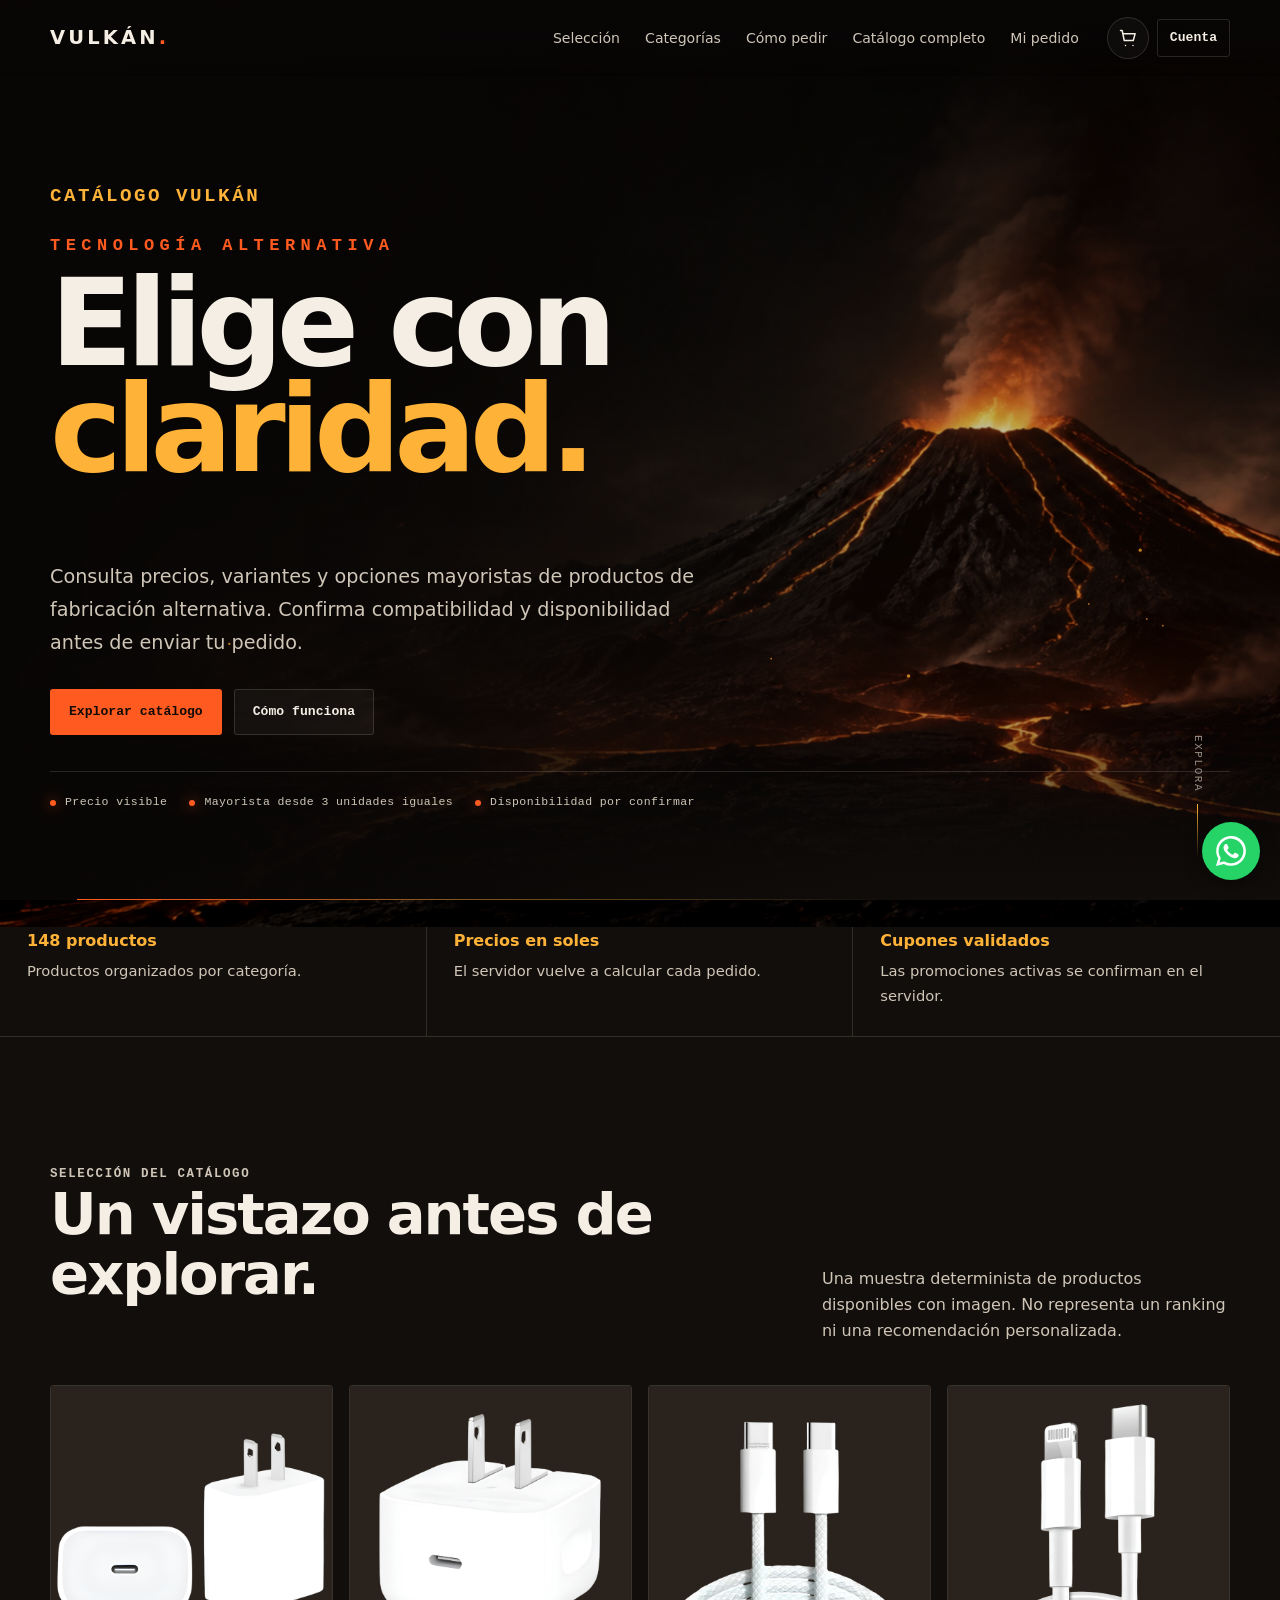
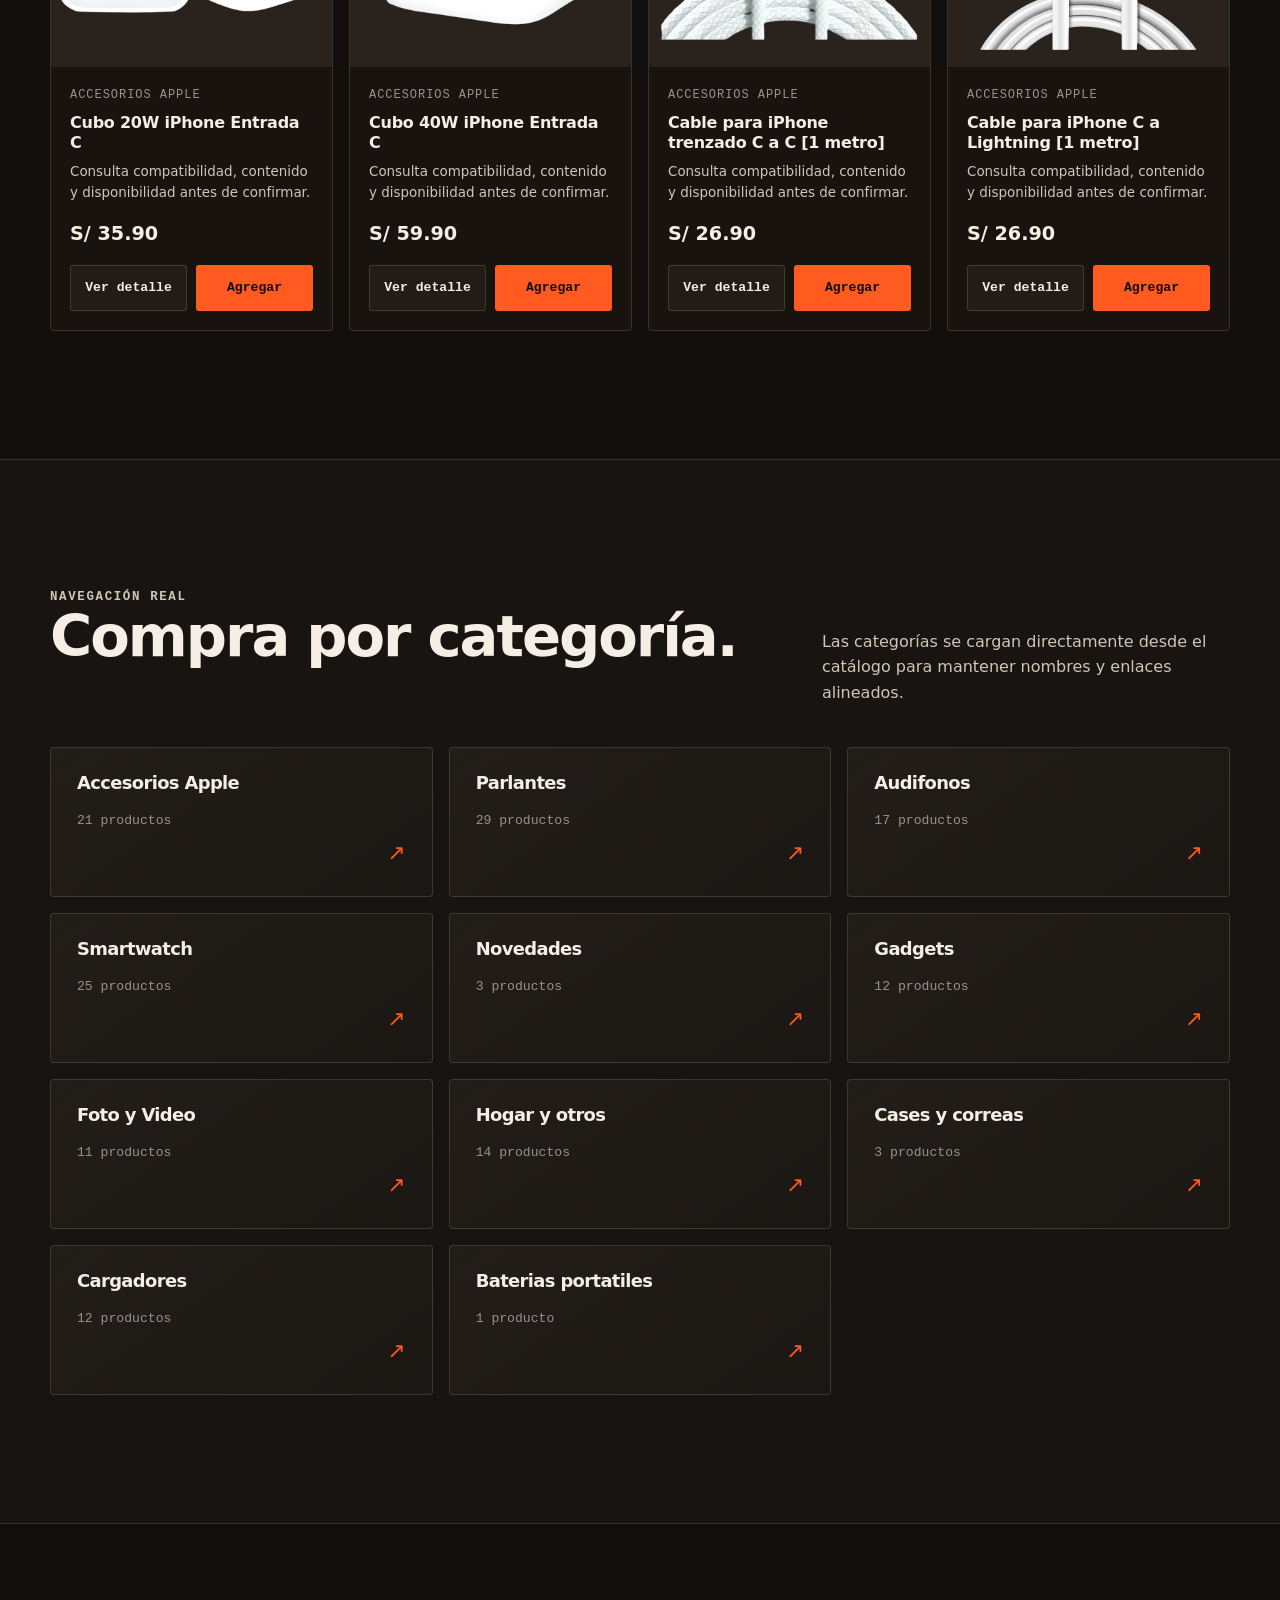
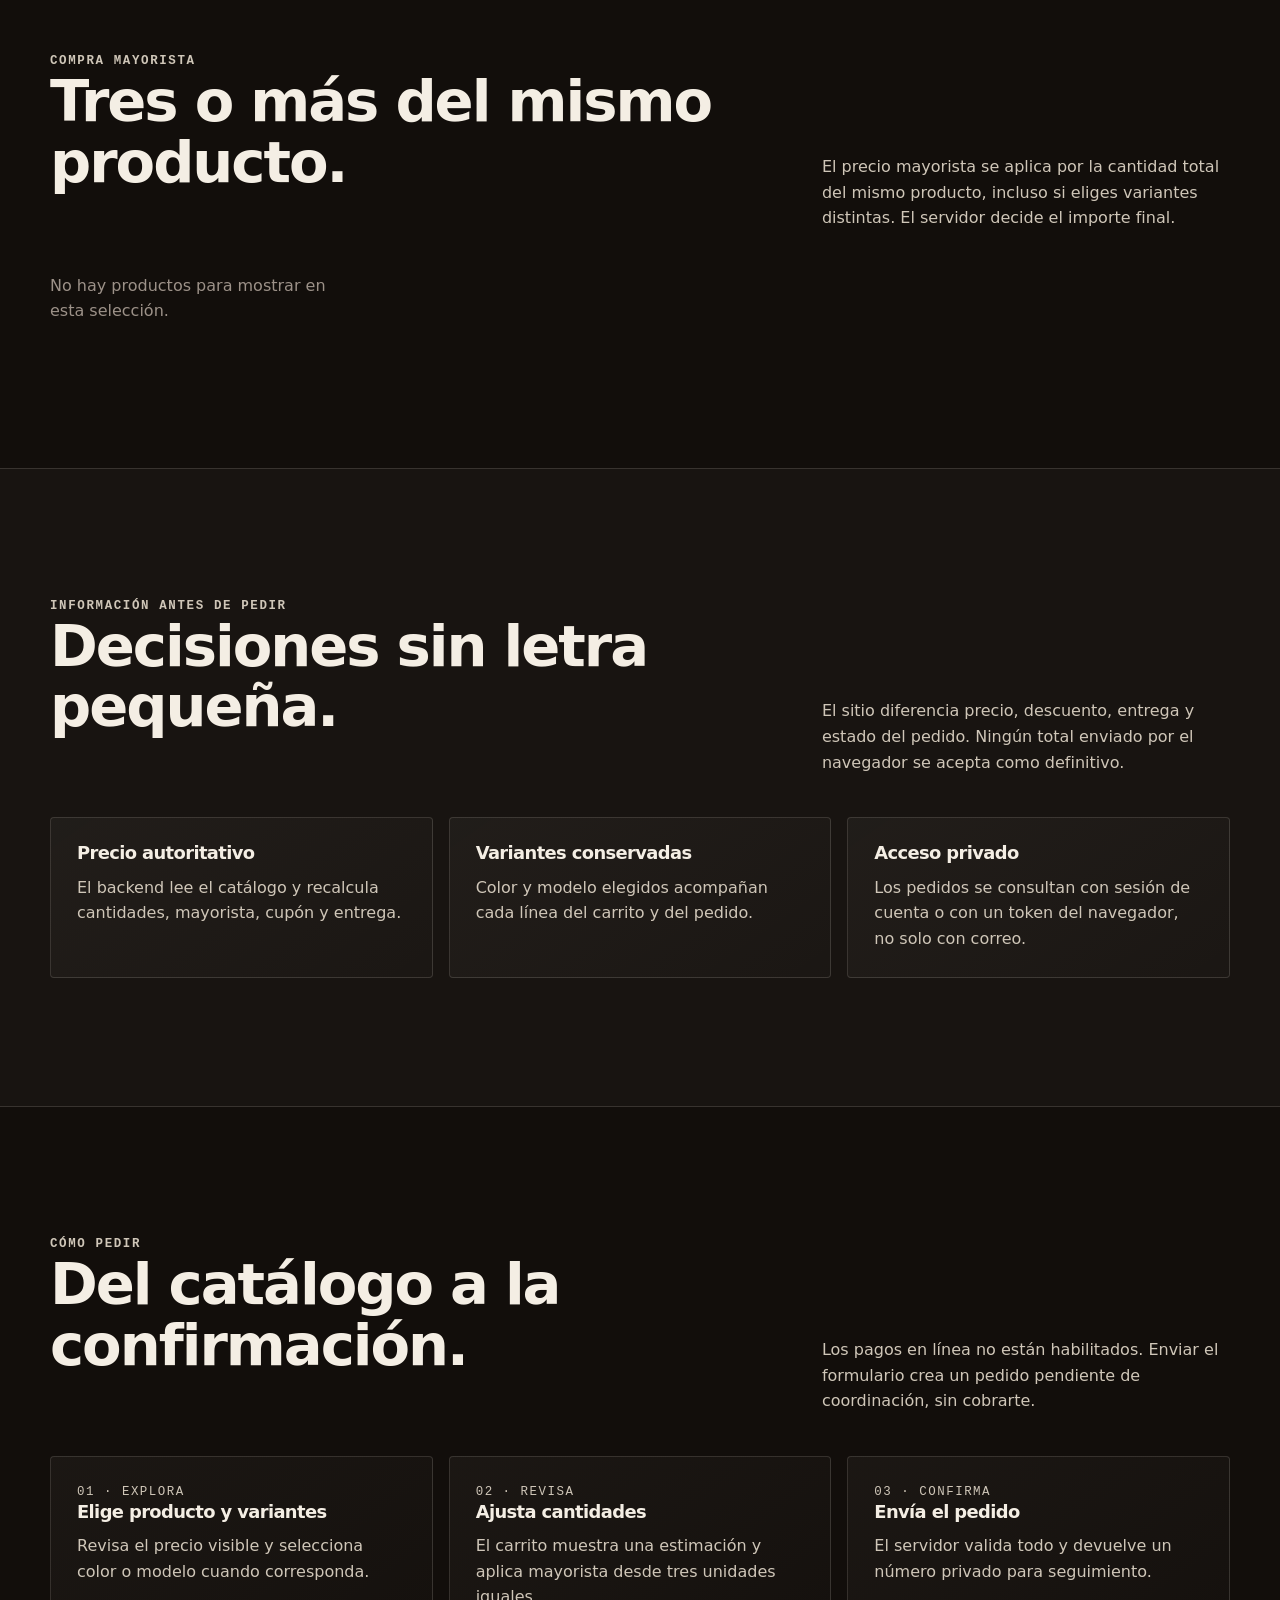
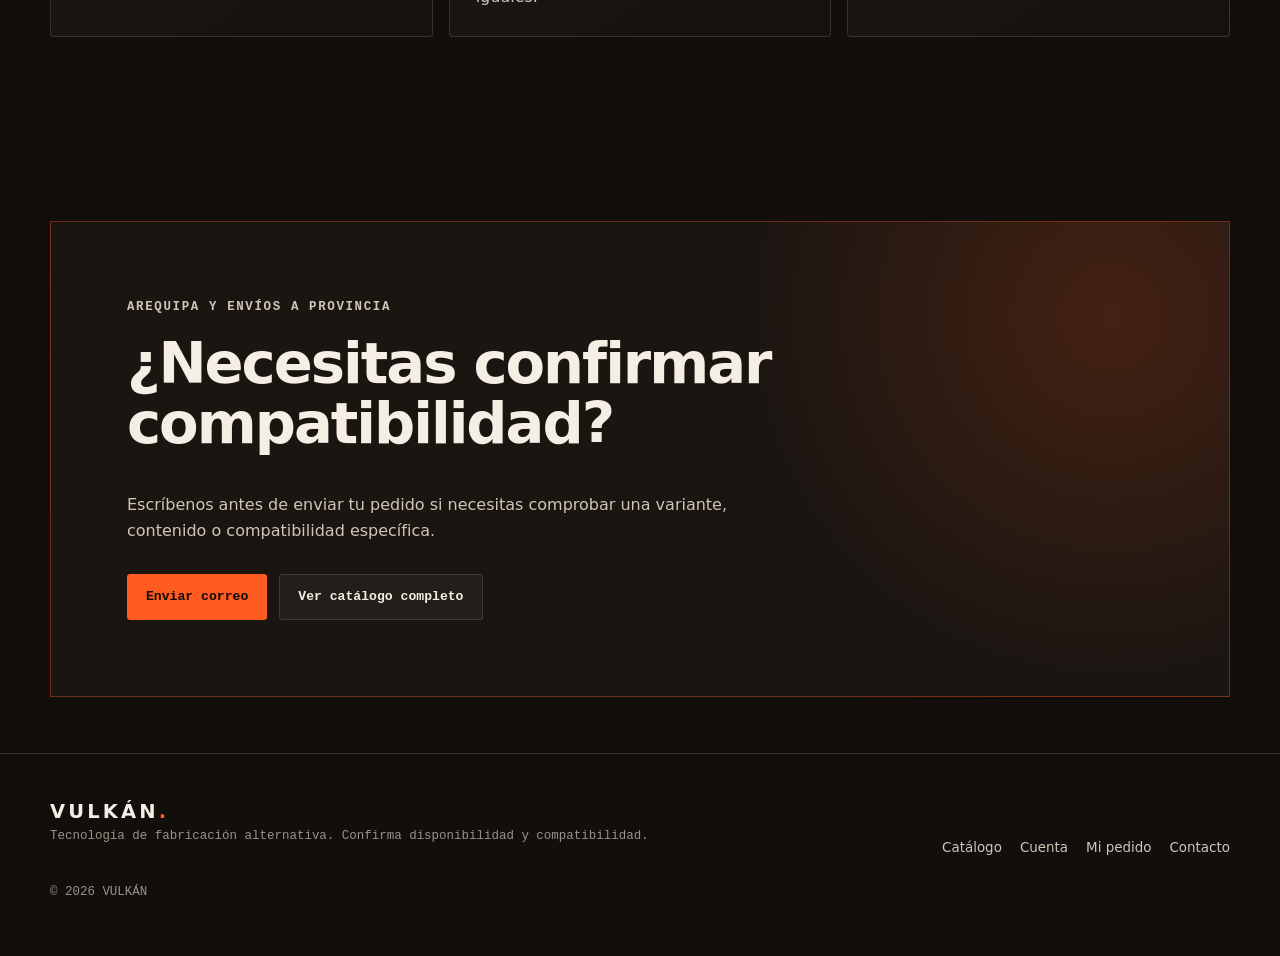
==== commit 2a867618: "Update index.html" ====
--- a/index.html
+++ b/index.html
@@ -158,21 +158,278 @@
       <p class="fine-print">© <span data-current-year></span> VULKÁN</p>
     </div>
   </footer>
-  <!-- WHATSAPP FLOTANTE -->
+<!-- VULKÁN - WHATSAPP FLOTANTE -->
 <a
+  id="vulkanWhatsapp"
   href="https://wa.me/51951371573?text=Hola%20VULK%C3%81N%2C%20quiero%20hacer%20un%20pedido."
-  class="whatsapp-float"
-  aria-label="Haz tu pedido acá por WhatsApp"
   target="_blank"
   rel="noopener noreferrer"
+  aria-label="Haz tu pedido acá por WhatsApp"
 >
-  <span class="whatsapp-tooltip">Haz tu pedido acá</span>
-
-  <span class="whatsapp-icon">
-    <svg viewBox="0 0 24 24" aria-hidden="true">
-      <path d="M20.5 3.5A11.8 11.8 0 0 0 12.1 0C5.6 0 .3 5.3.3 11.8c0 2.1.5 4.1 1.6 5.9L.2 24l6.4-1.7c1.7.9 3.6 1.3 5.5 1.3h.1c6.5 0 11.8-5.3 11.8-11.8 0-3.1-1.2-6.1-3.5-8.3ZM12.1 21.5c-1.7 0-3.4-.5-4.8-1.3l-.3-.2-3.8 1 1-3.7-.2-.3a9.6 9.6 0 1 1 8.1 4.5Zm5.3-7.2c-.3-.2-1.8-.9-2.1-1-.3-.1-.5-.2-.7.2-.2.3-.8 1-1 1.2-.2.2-.4.2-.7.1-.3-.2-1.2-.4-2.3-1.4-.9-.8-1.5-1.8-1.7-2.1-.2-.3 0-.5.1-.7l.5-.6c.2-.2.2-.4.3-.6.1-.2 0-.5 0-.7-.1-.2-.7-1.7-1-2.3-.3-.6-.5-.5-.7-.5h-.6c-.2 0-.6.1-.9.4-.3.3-1.1 1.1-1.1 2.6s1.1 3 1.3 3.2c.2.2 2.2 3.4 5.4 4.7.8.3 1.4.5 1.9.7.8.2 1.5.2 2 .1.6-.1 1.8-.7 2-1.4.3-.7.3-1.3.2-1.4-.1-.2-.3-.3-.6-.4Z"/>
+  <span id="vulkanWhatsappText">Haz tu pedido acá</span>
+
+  <span id="vulkanWhatsappIcon">
+    <svg
+      viewBox="0 0 24 24"
+      xmlns="http://www.w3.org/2000/svg"
+      aria-hidden="true"
+    >
+      <path d="M20.52 3.48A11.86 11.86 0 0 0 12.06 0C5.5 0 .17 5.33.17 11.9c0 2.1.55 4.16 1.6 5.97L0 24l6.28-1.65a11.9 11.9 0 0 0 5.77 1.48h.01c6.56 0 11.9-5.33 11.9-11.9 0-3.18-1.23-6.17-3.44-8.45ZM12.06 21.86h-.01c-1.8 0-3.57-.48-5.11-1.39l-.37-.22-3.73.98 1-3.64-.24-.37a9.88 9.88 0 1 1 8.46 4.64Zm5.42-7.41c-.3-.15-1.77-.87-2.05-.97-.27-.1-.47-.15-.67.15-.2.3-.77.97-.94 1.17-.17.2-.35.22-.65.07-.3-.15-1.25-.46-2.38-1.47-.88-.78-1.47-1.74-1.64-2.04-.17-.3-.02-.46.13-.61.14-.14.3-.35.45-.52.15-.17.2-.3.3-.5.1-.2.05-.37-.02-.52-.07-.15-.67-1.62-.92-2.22-.24-.58-.49-.5-.67-.51h-.57c-.2 0-.52.07-.79.37-.27.3-1.04 1.02-1.04 2.5s1.07 2.9 1.22 3.1c.15.2 2.1 3.21 5.09 4.5.71.31 1.27.49 1.7.63.71.23 1.36.2 1.87.12.57-.09 1.77-.72 2.02-1.42.25-.7.25-1.3.17-1.42-.07-.12-.27-.2-.57-.35Z"/>
     </svg>
   </span>
 </a>
+
+<style>
+/* =========================================================
+   VULKÁN — WHATSAPP FLOTANTE
+   AISLADO PARA EVITAR CONFLICTOS CON OTROS CSS
+   ========================================================= */
+
+#vulkanWhatsapp {
+  position: fixed !important;
+
+  right: 20px !important;
+  bottom: 20px !important;
+  left: auto !important;
+  top: auto !important;
+
+  width: 58px !important;
+  height: 58px !important;
+
+  min-width: 58px !important;
+  min-height: 58px !important;
+
+  max-width: 58px !important;
+  max-height: 58px !important;
+
+  padding: 0 !important;
+  margin: 0 !important;
+
+  display: flex !important;
+  align-items: center !important;
+  justify-content: center !important;
+
+  box-sizing: border-box !important;
+
+  background: #25D366 !important;
+  border: 0 !important;
+  border-radius: 50% !important;
+
+  z-index: 2147483647 !important;
+
+  text-decoration: none !important;
+
+  overflow: visible !important;
+
+  box-shadow:
+    0 5px 18px rgba(0, 0, 0, 0.35) !important;
+
+  transition:
+    transform 0.2s ease,
+    box-shadow 0.2s ease !important;
+}
+
+
+/* ICONO WHATSAPP */
+
+#vulkanWhatsappIcon {
+  position: relative !important;
+
+  width: 30px !important;
+  height: 30px !important;
+
+  min-width: 30px !important;
+  min-height: 30px !important;
+
+  max-width: 30px !important;
+  max-height: 30px !important;
+
+  padding: 0 !important;
+  margin: 0 !important;
+
+  display: block !important;
+
+  box-sizing: border-box !important;
+
+  line-height: 0 !important;
+}
+
+
+#vulkanWhatsappIcon svg {
+  display: block !important;
+
+  width: 30px !important;
+  height: 30px !important;
+
+  min-width: 30px !important;
+  min-height: 30px !important;
+
+  max-width: 30px !important;
+  max-height: 30px !important;
+
+  padding: 0 !important;
+  margin: 0 !important;
+
+  fill: #ffffff !important;
+
+  stroke: none !important;
+
+  box-sizing: border-box !important;
+}
+
+
+/* TEXTO */
+
+#vulkanWhatsappText {
+  position: absolute !important;
+
+  right: 68px !important;
+  top: 50% !important;
+
+  transform:
+    translateY(-50%)
+    translateX(8px) !important;
+
+  width: auto !important;
+  height: auto !important;
+
+  padding: 9px 13px !important;
+  margin: 0 !important;
+
+  background: #15110e !important;
+  color: #ffffff !important;
+
+  border-radius: 8px !important;
+
+  font-family: Arial, sans-serif !important;
+  font-size: 14px !important;
+  font-weight: 600 !important;
+
+  line-height: 1.2 !important;
+
+  white-space: nowrap !important;
+
+  opacity: 0 !important;
+  visibility: hidden !important;
+
+  pointer-events: none !important;
+
+  transition:
+    opacity 0.2s ease,
+    transform 0.2s ease,
+    visibility 0.2s ease !important;
+
+  box-shadow:
+    0 5px 15px rgba(0, 0, 0, 0.3) !important;
+}
+
+
+/* FLECHA */
+
+#vulkanWhatsappText::after {
+  content: "" !important;
+
+  position: absolute !important;
+
+  right: -6px !important;
+  top: 50% !important;
+
+  transform: translateY(-50%) !important;
+
+  width: 0 !important;
+  height: 0 !important;
+
+  border-top: 6px solid transparent !important;
+  border-bottom: 6px solid transparent !important;
+  border-left: 6px solid #15110e !important;
+}
+
+
+/* HOVER PC */
+
+#vulkanWhatsapp:hover {
+  transform: scale(1.08) !important;
+
+  box-shadow:
+    0 7px 25px rgba(0, 0, 0, 0.4),
+    0 0 18px rgba(37, 211, 102, 0.35) !important;
+}
+
+
+#vulkanWhatsapp:hover #vulkanWhatsappText {
+  opacity: 1 !important;
+  visibility: visible !important;
+
+  transform:
+    translateY(-50%)
+    translateX(0) !important;
+}
+
+
+/* TABLET / IPAD */
+
+@media (max-width: 900px) {
+
+  #vulkanWhatsapp {
+    right: 18px !important;
+    bottom: 18px !important;
+
+    width: 56px !important;
+    height: 56px !important;
+
+    min-width: 56px !important;
+    min-height: 56px !important;
+
+    max-width: 56px !important;
+    max-height: 56px !important;
+  }
+
+  #vulkanWhatsappIcon,
+  #vulkanWhatsappIcon svg {
+    width: 29px !important;
+    height: 29px !important;
+  }
+
+}
+
+
+/* CELULAR */
+
+@media (max-width: 600px) {
+
+  #vulkanWhatsapp {
+    right: 14px !important;
+    bottom: 14px !important;
+
+    width: 54px !important;
+    height: 54px !important;
+
+    min-width: 54px !important;
+    min-height: 54px !important;
+
+    max-width: 54px !important;
+    max-height: 54px !important;
+  }
+
+  #vulkanWhatsappIcon,
+  #vulkanWhatsappIcon svg {
+    width: 28px !important;
+    height: 28px !important;
+  }
+
+}
+
+
+/* RESPETA USUARIOS QUE REDUCEN ANIMACIONES */
+
+@media (prefers-reduced-motion: reduce) {
+
+  #vulkanWhatsapp,
+  #vulkanWhatsappText {
+    transition: none !important;
+  }
+
+}
+</style>
 </body>
 </html>
--- a/assets/site.css
+++ b/assets/site.css
@@ -452,3 +452,168 @@
   html { scroll-behavior: auto; }
   *, *::before, *::after { animation-duration: 0.01ms !important; transition-duration: 0.01ms !important; }
 }
+
+
+/* =========================================================
+   WHATSAPP FLOTANTE VULKÁN
+   ABAJO A LA DERECHA
+   PC + IPAD + CELULAR
+   ========================================================= */
+
+.whatsapp-float {
+  position: fixed;
+  right: 22px;
+  bottom: 22px;
+
+  width: 58px;
+  height: 58px;
+
+  z-index: 99999;
+
+  display: flex;
+  align-items: center;
+  justify-content: center;
+
+  background: #25D366;
+  border-radius: 50%;
+
+  text-decoration: none;
+
+  box-shadow:
+    0 6px 20px rgba(0, 0, 0, 0.30),
+    0 0 0 1px rgba(255, 255, 255, 0.12);
+
+  transition:
+    transform 0.25s ease,
+    box-shadow 0.25s ease;
+}
+
+/* ICONO */
+
+.whatsapp-icon {
+  width: 31px;
+  height: 31px;
+
+  display: flex;
+  align-items: center;
+  justify-content: center;
+}
+
+.whatsapp-icon svg {
+  width: 100%;
+  height: 100%;
+  fill: #ffffff;
+}
+
+/* TEXTO */
+
+.whatsapp-tooltip {
+  position: absolute;
+
+  right: 70px;
+  bottom: 50%;
+
+  transform: translateY(50%) translateX(8px);
+
+  background: #15110e;
+  color: #ffffff;
+
+  padding: 10px 14px;
+
+  border-radius: 8px;
+
+  font-family: inherit;
+  font-size: 14px;
+  font-weight: 600;
+
+  white-space: nowrap;
+
+  opacity: 0;
+  visibility: hidden;
+
+  pointer-events: none;
+
+  transition:
+    opacity 0.2s ease,
+    transform 0.2s ease,
+    visibility 0.2s ease;
+
+  box-shadow: 0 6px 18px rgba(0,0,0,0.25);
+}
+
+/* FLECHA DEL MENSAJE */
+
+.whatsapp-tooltip::before {
+  content: "";
+
+  position: absolute;
+
+  right: -6px;
+  top: 50%;
+
+  transform: translateY(-50%);
+
+  border-top: 6px solid transparent;
+  border-bottom: 6px solid transparent;
+  border-left: 6px solid #15110e;
+}
+
+/* HOVER */
+
+.whatsapp-float:hover {
+  transform: scale(1.08);
+
+  box-shadow:
+    0 8px 25px rgba(0, 0, 0, 0.35),
+    0 0 20px rgba(37, 211, 102, 0.35);
+}
+
+.whatsapp-float:hover .whatsapp-tooltip {
+  opacity: 1;
+  visibility: visible;
+
+  transform: translateY(50%) translateX(0);
+}
+
+/* ACCESIBILIDAD */
+
+.whatsapp-float:focus-visible {
+  outline: 3px solid rgba(255,255,255,0.9);
+  outline-offset: 4px;
+}
+
+/* IPAD / TABLET */
+
+@media (max-width: 900px) {
+  .whatsapp-float {
+    right: 20px;
+    bottom: 20px;
+
+    width: 58px;
+    height: 58px;
+  }
+}
+
+/* CELULAR */
+
+@media (max-width: 600px) {
+  .whatsapp-float {
+    right: 14px;
+    bottom: 14px;
+
+    width: 54px;
+    height: 54px;
+  }
+
+  .whatsapp-icon {
+    width: 29px;
+    height: 29px;
+  }
+
+  .whatsapp-tooltip {
+    right: 64px;
+
+    font-size: 13px;
+    padding: 9px 12px;
+  }
+}
